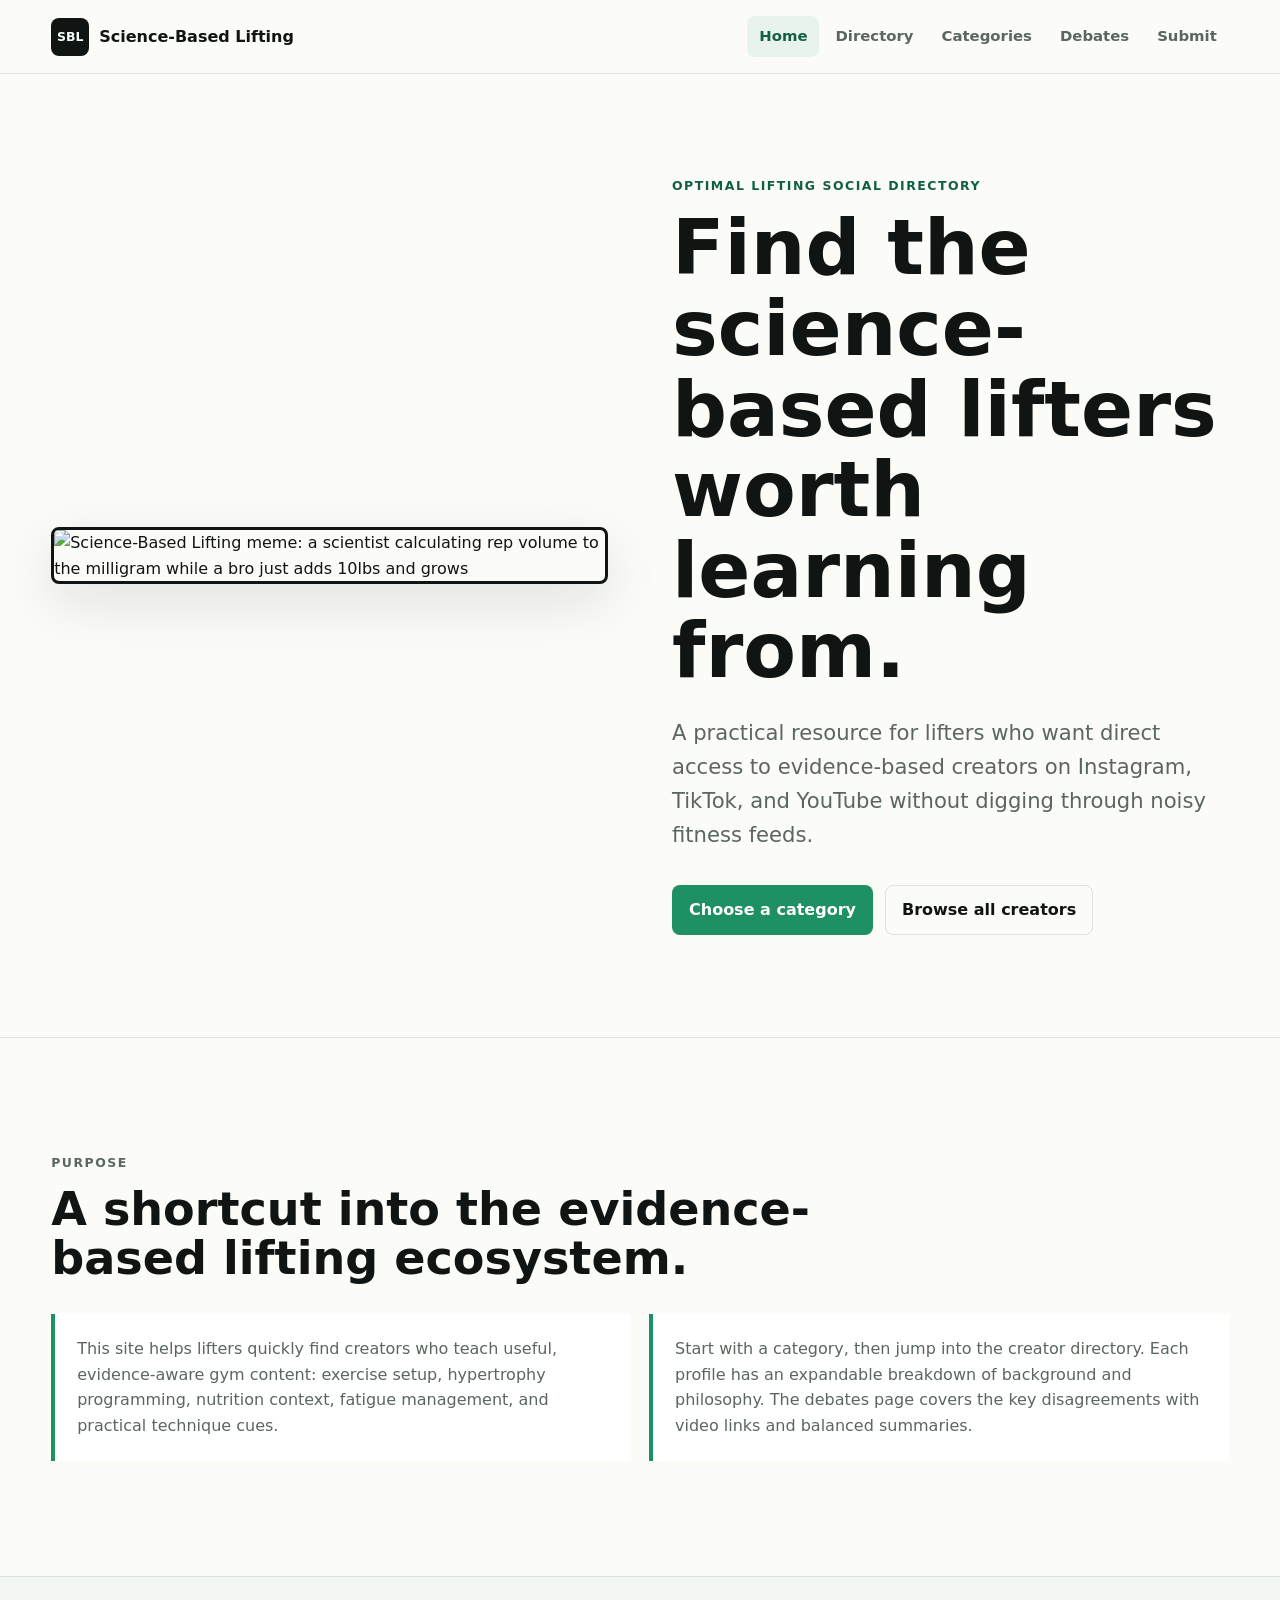
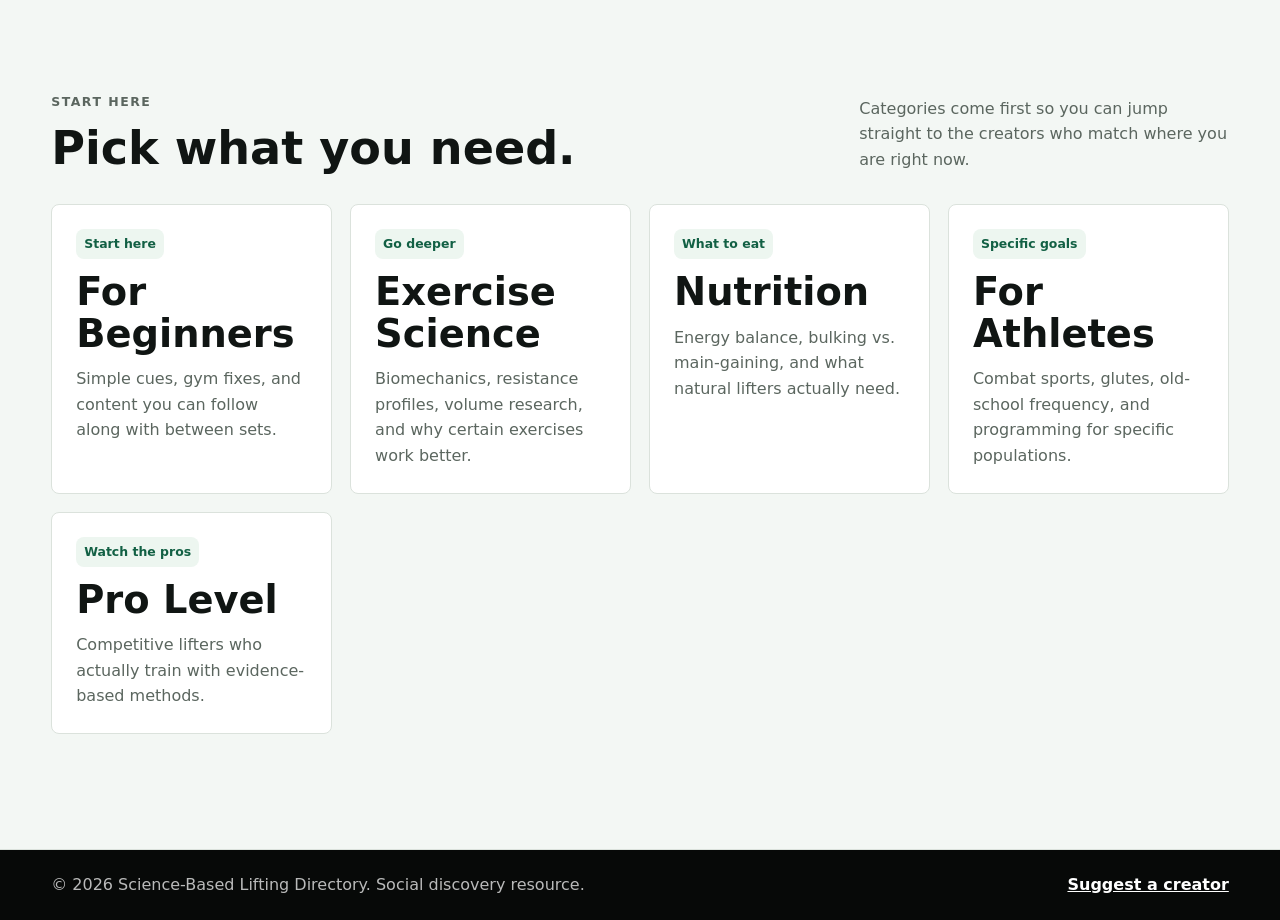
==== index.html @ 871f3a13 "Add files via upload" ====
<!DOCTYPE html>
<html lang="en">
<head>
  <meta charset="UTF-8">
  <meta name="viewport" content="width=device-width, initial-scale=1">
  <title>Science-Based Lifting Directory</title>
  <meta name="description" content="A social directory for evidence-based lifting creators, organized by training category and content style.">
  <meta name="theme-color" content="#101513">
  <meta property="og:title" content="Science-Based Lifting Directory">
  <meta property="og:description" content="Find evidence-based lifting creators by category, content style, and social platform.">
  <meta property="og:type" content="website">
  <link rel="stylesheet" href="styles.css?v=2">
</head>
<body>
  <a class="skip-link" href="#main">Skip to content</a>

  <header class="site-header">
    <a class="brand" href="index.html" aria-label="Science-Based Lifting Directory home">
      <span class="brand-mark" aria-hidden="true">SBL</span>
      <span>Science-Based Lifting</span>
    </a>
    <nav class="site-nav" aria-label="Main navigation">
      <a class="is-active" href="index.html">Home</a>
      <a href="directory.html">Directory</a>
      <a href="categories.html">Categories</a>
      <a href="debates.html">Debates</a>
      <a href="submit.html">Submit</a>
    </nav>
  </header>

  <main id="main">
    <section class="hero section-band">
      <div class="hero-visual">
        <img class="hero-meme" src="assets/images/hero-meme.jpeg" alt="Science-Based Lifting meme: a scientist calculating rep volume to the milligram while a bro just adds 10lbs and grows">
      </div>

      <div class="hero-copy">
        <p class="eyebrow">Optimal lifting social directory</p>
        <h1>Find the science-based lifters worth learning from.</h1>
        <p class="hero-text">A practical resource for lifters who want direct access to evidence-based creators on Instagram, TikTok, and YouTube without digging through noisy fitness feeds.</p>
        <div class="hero-actions">
          <a class="button button-primary" href="categories.html">Choose a category</a>
          <a class="button button-secondary" href="directory.html">Browse all creators</a>
        </div>
      </div>
    </section>

    <section class="content-section intro">
      <div class="section-heading">
        <p class="eyebrow">Purpose</p>
        <h2>A shortcut into the evidence-based lifting ecosystem.</h2>
      </div>
      <div class="intro-grid">
        <p>This site helps lifters quickly find creators who teach useful, evidence-aware gym content: exercise setup, hypertrophy programming, nutrition context, fatigue management, and practical technique cues.</p>
        <p>Start with a category, then jump into the creator directory. Each profile has an expandable breakdown of background and philosophy. The debates page covers the key disagreements with video links and balanced summaries.</p>
      </div>
    </section>

    <section class="content-section category-section">
      <div class="section-heading section-heading-wide">
        <div>
          <p class="eyebrow">Start here</p>
          <h2>Pick what you need.</h2>
        </div>
        <p>Categories come first so you can jump straight to the creators who match where you are right now.</p>
      </div>
      <div class="category-grid">
        <a class="category-card" href="directory.html#beginners">
          <span class="topic-tag">Start here</span>
          <h3>For Beginners</h3>
          <p>Simple cues, gym fixes, and content you can follow along with between sets.</p>
        </a>
        <a class="category-card" href="directory.html#exercise-science">
          <span class="topic-tag">Go deeper</span>
          <h3>Exercise Science</h3>
          <p>Biomechanics, resistance profiles, volume research, and why certain exercises work better.</p>
        </a>
        <a class="category-card" href="directory.html#nutrition">
          <span class="topic-tag">What to eat</span>
          <h3>Nutrition</h3>
          <p>Energy balance, bulking vs. main-gaining, and what natural lifters actually need.</p>
        </a>
        <a class="category-card" href="directory.html#athletes">
          <span class="topic-tag">Specific goals</span>
          <h3>For Athletes</h3>
          <p>Combat sports, glutes, old-school frequency, and programming for specific populations.</p>
        </a>
        <a class="category-card" href="directory.html#pro-level">
          <span class="topic-tag">Watch the pros</span>
          <h3>Pro Level</h3>
          <p>Competitive lifters who actually train with evidence-based methods.</p>
        </a>
      </div>
    </section>
  </main>

  <footer class="site-footer">
    <p>&copy; 2026 Science-Based Lifting Directory. Social discovery resource.</p>
    <a href="submit.html">Suggest a creator</a>
  </footer>
</body>
</html>
---- styles.css ----
:root {
  color-scheme: light;
  --ink: #101513;
  --muted: #5b665f;
  --paper: #fbfbf7;
  --surface: #ffffff;
  --line: #dbe2dc;
  --green: #1f8f64;
  --green-dark: #126044;
  --coral: #d75b45;
  --blue: #2e6f9f;
  --yellow: #e2b84b;
  --shadow: 0 18px 55px rgba(16, 21, 19, 0.11);
  --radius: 8px;
  --header-height: 74px;
}

* {
  box-sizing: border-box;
}

html {
  scroll-behavior: smooth;
  scroll-padding-top: calc(var(--header-height) + 24px);
}

body {
  margin: 0;
  background: var(--paper);
  color: var(--ink);
  font-family: Inter, ui-sans-serif, system-ui, -apple-system, BlinkMacSystemFont, "Segoe UI", sans-serif;
  line-height: 1.6;
}

a {
  color: inherit;
}

a:focus-visible,
button:focus-visible,
summary:focus-visible {
  outline: 3px solid rgba(31, 143, 100, 0.45);
  outline-offset: 4px;
}

.skip-link {
  position: fixed;
  left: 16px;
  top: 12px;
  z-index: 20;
  transform: translateY(-160%);
  background: var(--ink);
  color: #fff;
  padding: 10px 14px;
  border-radius: var(--radius);
  text-decoration: none;
}

.skip-link:focus {
  transform: translateY(0);
}

.site-header {
  position: fixed;
  top: 0;
  left: 0;
  right: 0;
  z-index: 10;
  min-height: var(--header-height);
  display: flex;
  align-items: center;
  justify-content: space-between;
  gap: 24px;
  padding: 14px clamp(18px, 4vw, 56px);
  background: rgba(251, 251, 247, 0.88);
  border-bottom: 1px solid rgba(219, 226, 220, 0.86);
  backdrop-filter: blur(18px);
}

.brand {
  display: inline-flex;
  align-items: center;
  gap: 10px;
  min-width: max-content;
  font-weight: 780;
  text-decoration: none;
  letter-spacing: 0;
}

.brand-mark {
  display: grid;
  place-items: center;
  width: 38px;
  height: 38px;
  border-radius: var(--radius);
  background: var(--ink);
  color: #f5fff9;
  font-size: 0.78rem;
  letter-spacing: 0;
}

.site-nav {
  display: flex;
  align-items: center;
  gap: 4px;
  overflow-x: auto;
  scrollbar-width: none;
}

.site-nav::-webkit-scrollbar {
  display: none;
}

.site-nav a {
  flex: 0 0 auto;
  border-radius: var(--radius);
  padding: 9px 12px;
  color: var(--muted);
  font-size: 0.93rem;
  font-weight: 720;
  text-decoration: none;
}

.site-nav a:hover,
.site-nav a.is-active {
  background: #e9f3ed;
  color: var(--green-dark);
}

main {
  padding-top: var(--header-height);
}

.section-band,
.content-section,
.page-hero,
.directory-section,
.contact-section {
  padding-inline: clamp(18px, 4vw, 56px);
}

.hero {
  min-height: calc(100svh - var(--header-height));
  display: grid;
  grid-template-columns: 1fr minmax(0, 1fr);
  align-items: center;
  gap: clamp(28px, 5vw, 72px);
  padding-block: clamp(54px, 8vw, 104px);
  border-bottom: 1px solid var(--line);
}

.hero-copy {
  max-width: 850px;
}

.eyebrow {
  margin: 0 0 12px;
  color: var(--green-dark);
  font-size: 0.78rem;
  font-weight: 800;
  letter-spacing: 0.12em;
  text-transform: uppercase;
}

h1,
h2,
h3,
p {
  overflow-wrap: break-word;
}

h1,
h2,
h3 {
  margin: 0;
  line-height: 1.05;
  letter-spacing: 0;
}

h1 {
  max-width: 920px;
  font-size: clamp(2.75rem, 6vw, 6.25rem);
}

h2 {
  font-size: clamp(2rem, 3.6vw, 4rem);
}

h3 {
  font-size: 1.16rem;
}

.hero-text {
  max-width: 670px;
  margin: 24px 0 0;
  color: var(--muted);
  font-size: clamp(1.05rem, 1.7vw, 1.32rem);
}

.hero-actions {
  display: flex;
  flex-wrap: wrap;
  gap: 12px;
  margin-top: 34px;
}

.button {
  display: inline-flex;
  align-items: center;
  justify-content: center;
  min-height: 46px;
  border: 1px solid transparent;
  border-radius: var(--radius);
  padding: 11px 16px;
  font-weight: 800;
  text-decoration: none;
}

.button-primary {
  background: var(--green);
  color: #fff;
}

.button-primary:hover {
  background: var(--green-dark);
}

.button-secondary {
  background: transparent;
  border-color: var(--line);
  color: var(--ink);
}

.button-secondary:hover {
  border-color: var(--green);
}

.hero-visual {
  border-radius: var(--radius);
  overflow: hidden;
  box-shadow: var(--shadow);
  border: 3px solid var(--ink);
  max-width: 560px;
}

.hero-meme {
  display: block;
  width: 100%;
  height: auto;
}

.content-section {
  padding-block: clamp(64px, 9vw, 124px);
  border-bottom: 1px solid var(--line);
}

.page-hero {
  padding-block: clamp(56px, 8vw, 104px) clamp(32px, 6vw, 72px);
  border-bottom: 1px solid var(--line);
}

.page-hero h1 {
  max-width: 980px;
  font-size: clamp(2.65rem, 5.4vw, 5.75rem);
}

.page-hero p:last-child {
  max-width: 760px;
  margin: 22px 0 0;
  color: var(--muted);
  font-size: clamp(1.03rem, 1.55vw, 1.24rem);
}

.directory-section {
  padding-block: clamp(58px, 8vw, 104px);
  border-bottom: 1px solid var(--line);
}

.directory-section:nth-of-type(odd) {
  background: #f3f7f4;
}

.section-heading {
  max-width: 760px;
  margin-bottom: 32px;
}

.section-heading p,
.intro-grid p,
.contact-section p {
  color: var(--muted);
}

.section-heading-wide {
  max-width: none;
  display: grid;
  grid-template-columns: minmax(0, 0.95fr) minmax(240px, 0.45fr);
  gap: 28px;
  align-items: end;
}

.section-heading-wide > p {
  margin: 0;
}

.intro-grid,
.category-grid,
.insight-grid {
  display: grid;
  grid-template-columns: repeat(2, minmax(0, 1fr));
  gap: 18px;
}

.intro-grid p {
  margin: 0;
  padding: 22px;
  border-left: 4px solid var(--green);
  background: var(--surface);
}

.creator-grid {
  display: grid;
  grid-template-columns: repeat(auto-fit, minmax(280px, 1fr));
  gap: 18px;
}

.creator-card {
  display: grid;
  grid-template-rows: auto 1fr;
  min-height: 100%;
  border: 1px solid var(--line);
  border-radius: var(--radius);
  background: var(--surface);
  overflow: hidden;
  transition: transform 180ms ease, box-shadow 180ms ease, border-color 180ms ease;
}

.creator-card:hover {
  transform: translateY(-3px);
  border-color: rgba(31, 143, 100, 0.4);
  box-shadow: 0 18px 40px rgba(16, 21, 19, 0.08);
}

.portrait {
  position: relative;
  aspect-ratio: 4 / 3;
  margin: 0;
  background: #dde6df;
  overflow: hidden;
}

.portrait img {
  display: block;
  width: 100%;
  height: 100%;
  object-fit: cover;
  object-position: center;
  transition: transform 220ms ease;
}

.creator-card:hover .portrait img {
  transform: scale(1.035);
}

.portrait.placeholder {
  display: grid;
  place-items: center;
  color: #fff;
  font-weight: 900;
  font-size: clamp(2.15rem, 5vw, 4rem);
  background:
    linear-gradient(135deg, rgba(255, 255, 255, 0.16), transparent 42%),
    #34414a;
}

.portrait.placeholder span {
  display: grid;
  place-items: center;
  width: 96px;
  height: 96px;
  border: 1px solid rgba(255, 255, 255, 0.46);
  border-radius: 50%;
  background: rgba(255, 255, 255, 0.14);
}

.card-body {
  display: flex;
  flex-direction: column;
  gap: 12px;
  padding: 20px;
}

.card-body p {
  margin: 0;
  color: var(--muted);
}

.specialty {
  color: var(--green-dark) !important;
  font-size: 0.78rem;
  font-weight: 800;
  letter-spacing: 0.08em;
  text-transform: uppercase;
}

details {
  margin-top: auto;
  padding-top: 8px;
  border-top: 1px solid var(--line);
}

summary {
  width: fit-content;
  cursor: pointer;
  color: var(--ink);
  font-weight: 800;
}

details p {
  margin-top: 10px !important;
}

details a {
  color: var(--green-dark);
  font-weight: 800;
}

.profile-links {
  display: flex;
  flex-wrap: wrap;
  gap: 8px;
  margin-top: 2px;
}

.profile-links a {
  display: inline-flex;
  align-items: center;
  justify-content: center;
  min-height: 34px;
  border: 1px solid rgba(31, 143, 100, 0.24);
  border-radius: var(--radius);
  padding: 7px 10px;
  background: #edf6f0;
  color: var(--green-dark);
  font-size: 0.86rem;
  font-weight: 850;
  text-decoration: none;
}

.profile-links a:hover {
  border-color: var(--green);
  background: #dff0e6;
}

.category-section {
  background: #f3f7f4;
}

.category-grid article,
.insight-grid article,
.category-card,
.submit-panel > div {
  border: 1px solid var(--line);
  border-radius: var(--radius);
  background: var(--surface);
  padding: 24px;
}

.check-list {
  display: grid;
  gap: 10px;
  margin: 18px 0 0;
  padding: 0;
  list-style: none;
}

.check-list li {
  position: relative;
  padding-left: 26px;
  color: var(--muted);
}

.check-list li::before {
  position: absolute;
  left: 0;
  top: 0.38em;
  width: 8px;
  height: 13px;
  content: "";
  border-right: 3px solid var(--green);
  border-bottom: 3px solid var(--green);
  transform: rotate(42deg);
}

.category-grid {
  grid-template-columns: repeat(auto-fit, minmax(250px, 1fr));
}

.category-grid-large {
  grid-template-columns: repeat(auto-fit, minmax(min(100%, 360px), 1fr));
}

.insight-grid {
  grid-template-columns: repeat(4, minmax(0, 1fr));
}

.category-grid article,
.insight-grid article,
.category-card {
  display: grid;
  gap: 12px;
  align-content: start;
}

.category-card {
  min-height: 100%;
  color: inherit;
  text-decoration: none;
  transition: transform 180ms ease, box-shadow 180ms ease, border-color 180ms ease;
}

.category-card:hover {
  transform: translateY(-3px);
  border-color: rgba(31, 143, 100, 0.4);
  box-shadow: 0 18px 40px rgba(16, 21, 19, 0.08);
}

.category-card h2,
.category-card h3 {
  line-height: 1.08;
  max-width: 14ch;
  font-size: clamp(2rem, 3vw, 3.25rem);
}

.category-card strong {
  display: block;
  color: var(--green-dark);
  font-size: 0.94rem;
  line-height: 1.45;
}

.category-grid p,
.insight-grid p {
  margin: 0;
  color: var(--muted);
}

.topic-tag {
  width: fit-content;
  border-radius: var(--radius);
  padding: 5px 8px;
  background: #edf6f0;
  color: var(--green-dark);
  font-size: 0.78rem;
  font-weight: 850;
}

.category-jump {
  position: sticky;
  top: var(--header-height);
  z-index: 6;
  display: flex;
  gap: 8px;
  overflow-x: auto;
  padding: 12px clamp(18px, 4vw, 56px);
  background: rgba(251, 251, 247, 0.92);
  border-bottom: 1px solid var(--line);
  backdrop-filter: blur(16px);
}

.category-jump a {
  flex: 0 0 auto;
  border: 1px solid var(--line);
  border-radius: var(--radius);
  padding: 8px 10px;
  background: var(--surface);
  color: var(--green-dark);
  font-size: 0.9rem;
  font-weight: 820;
  text-decoration: none;
}

.category-jump a:hover {
  border-color: var(--green);
}

.clean-list {
  display: grid;
  gap: 10px;
  margin: 18px 0 0;
  padding-left: 20px;
  color: var(--muted);
}

.submit-panel {
  display: grid;
  grid-template-columns: repeat(2, minmax(0, 1fr));
  gap: 18px;
}

.submit-button {
  margin-top: 20px;
}

.contact-section {
  display: flex;
  align-items: center;
  justify-content: space-between;
  gap: 28px;
  padding-block: clamp(48px, 7vw, 86px);
  background: var(--ink);
  color: #fff;
}

.contact-section .eyebrow {
  color: #8ee2bc;
}

.contact-section h2 {
  max-width: 720px;
}

.contact-section p {
  max-width: 660px;
  margin: 18px 0 0;
  color: rgba(255, 255, 255, 0.76);
}

.site-footer {
  display: flex;
  align-items: center;
  justify-content: space-between;
  gap: 18px;
  padding: 22px clamp(18px, 4vw, 56px);
  background: #070908;
  color: rgba(255, 255, 255, 0.72);
}

.site-footer p {
  margin: 0;
}

.site-footer a {
  color: #fff;
  font-weight: 800;
}

.back-to-top {
  position: fixed;
  right: 18px;
  bottom: 18px;
  z-index: 9;
  display: grid;
  place-items: center;
  width: 44px;
  height: 44px;
  border: 0;
  border-radius: 50%;
  background: var(--green);
  color: #fff;
  font-size: 1.1rem;
  font-weight: 900;
  box-shadow: 0 12px 32px rgba(16, 21, 19, 0.18);
  cursor: pointer;
  opacity: 0;
  pointer-events: none;
  transform: translateY(10px);
  transition: opacity 180ms ease, transform 180ms ease;
}

.back-to-top.is-visible {
  opacity: 1;
  pointer-events: auto;
  transform: translateY(0);
}

.debate-list {
  display: grid;
  gap: 32px;
}

.debate-card {
  border: 1px solid var(--line);
  border-radius: var(--radius);
  background: var(--surface);
  padding: 32px;
  display: grid;
  gap: 16px;
}

.debate-card h2 {
  font-size: clamp(1.4rem, 2.4vw, 2rem);
}

.debate-sides {
  display: grid;
  grid-template-columns: repeat(2, minmax(0, 1fr));
  gap: 18px;
  margin-top: 8px;
}

.debate-side {
  border: 1px solid var(--line);
  border-radius: var(--radius);
  padding: 20px;
  background: #f3f7f4;
}

.debate-side h3 {
  font-size: 1.05rem;
  margin-bottom: 8px;
}

.debate-side h4 {
  margin: 14px 0 6px;
  font-size: 0.82rem;
  font-weight: 800;
  color: var(--green-dark);
  text-transform: uppercase;
  letter-spacing: 0.06em;
}

.debate-side ul {
  margin: 0;
  padding-left: 18px;
  color: var(--muted);
  line-height: 1.7;
}

.debate-side a {
  color: var(--green-dark);
  font-weight: 700;
}

.debate-side a:hover {
  color: var(--green);
}

.science-summary {
  border-top: 2px solid var(--green);
  padding-top: 18px;
  margin-top: 8px;
}

.science-summary h3 {
  color: var(--green-dark);
  font-size: 1rem;
  margin-bottom: 8px;
}

.science-summary p {
  color: var(--muted);
  margin: 0;
}

.narrative-block {
  margin-top: 48px;
  padding: 28px;
  border-left: 4px solid var(--green);
  background: var(--surface);
  border-radius: 0 var(--radius) var(--radius) 0;
}

.narrative-block h3 {
  margin-bottom: 12px;
  font-size: 1.1rem;
}

.narrative-block p {
  color: var(--muted);
  margin: 12px 0 0;
}

.narrative-block p:first-of-type {
  margin-top: 0;
}

@media (max-width: 980px) {
  :root {
    --header-height: 112px;
  }

  .site-header {
    align-items: flex-start;
    flex-direction: column;
    gap: 10px;
  }

  .site-nav {
    width: 100%;
    padding-bottom: 2px;
  }

  .hero,
  .section-heading-wide,
  .intro-grid,
  .category-grid,
  .insight-grid,
  .submit-panel,
  .debate-sides {
    grid-template-columns: 1fr;
  }

  .hero {
    min-height: auto;
  }

}

@media (max-width: 640px) {
  :root {
    --header-height: 118px;
  }

  .site-header {
    padding-inline: 14px;
  }

  .brand {
    max-width: 100%;
  }

  .brand > span:last-child {
    white-space: normal;
  }

  .site-nav a {
    padding-inline: 10px;
  }

  .hero-actions,
  .contact-section,
  .site-footer {
    align-items: stretch;
    flex-direction: column;
  }

  .button {
    width: 100%;
  }
}

@media (prefers-reduced-motion: reduce) {
  *,
  *::before,
  *::after {
    scroll-behavior: auto !important;
    transition-duration: 0.01ms !important;
    animation-duration: 0.01ms !important;
    animation-iteration-count: 1 !important;
  }
}
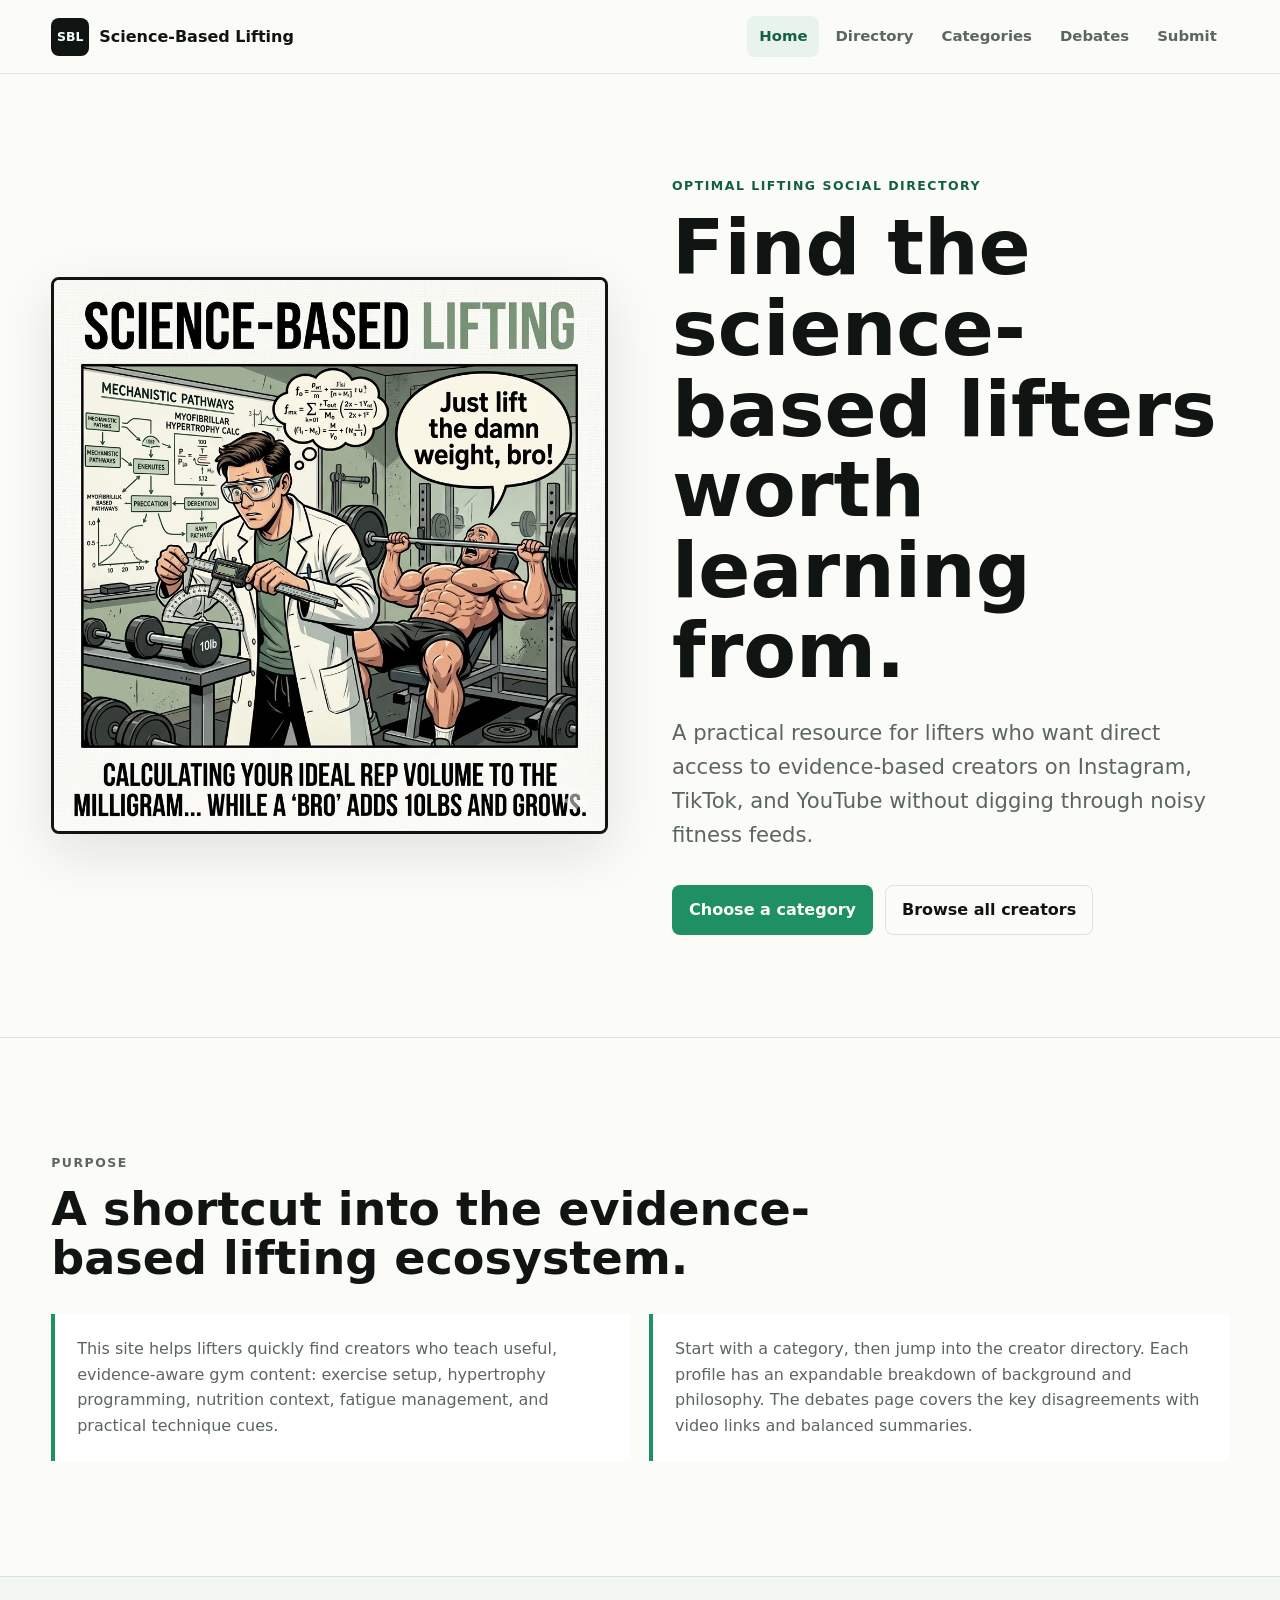
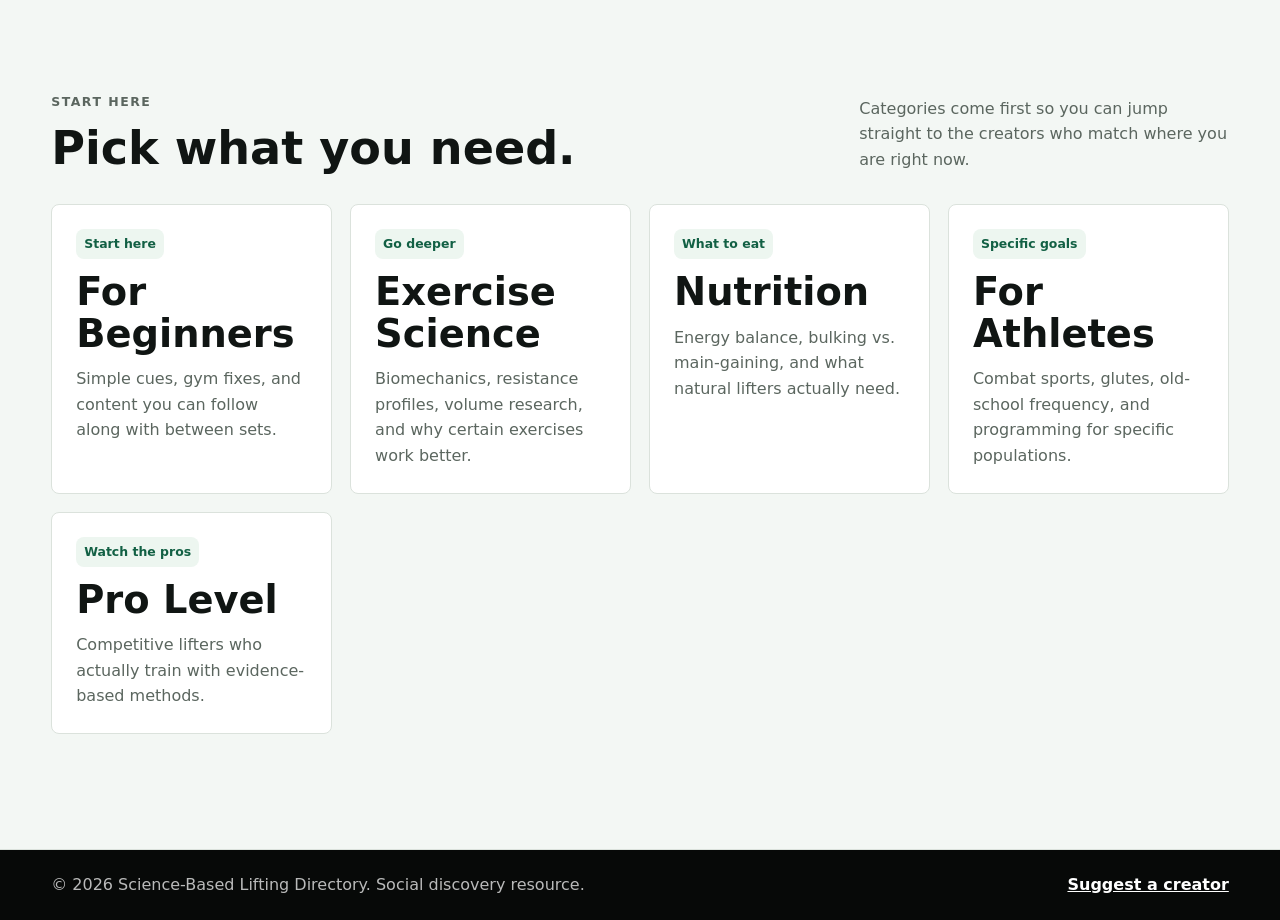
==== commit 4ffe08ca: "Move all files to repo root and update with latest site build Files were nested inside sbl/ subfolde" ====
--- a/index.html
+++ b/index.html
@@ -31,7 +31,7 @@
   <main id="main">
     <section class="hero section-band">
       <div class="hero-visual">
-        <img class="hero-meme" src="assets/images/hero-meme.jpeg" alt="Science-Based Lifting meme: a scientist calculating rep volume to the milligram while a bro just adds 10lbs and grows">
+        <img class="hero-meme" src="images/hero-meme.jpeg" alt="Science-Based Lifting meme: a scientist calculating rep volume to the milligram while a bro just adds 10lbs and grows">
       </div>
 
       <div class="hero-copy">
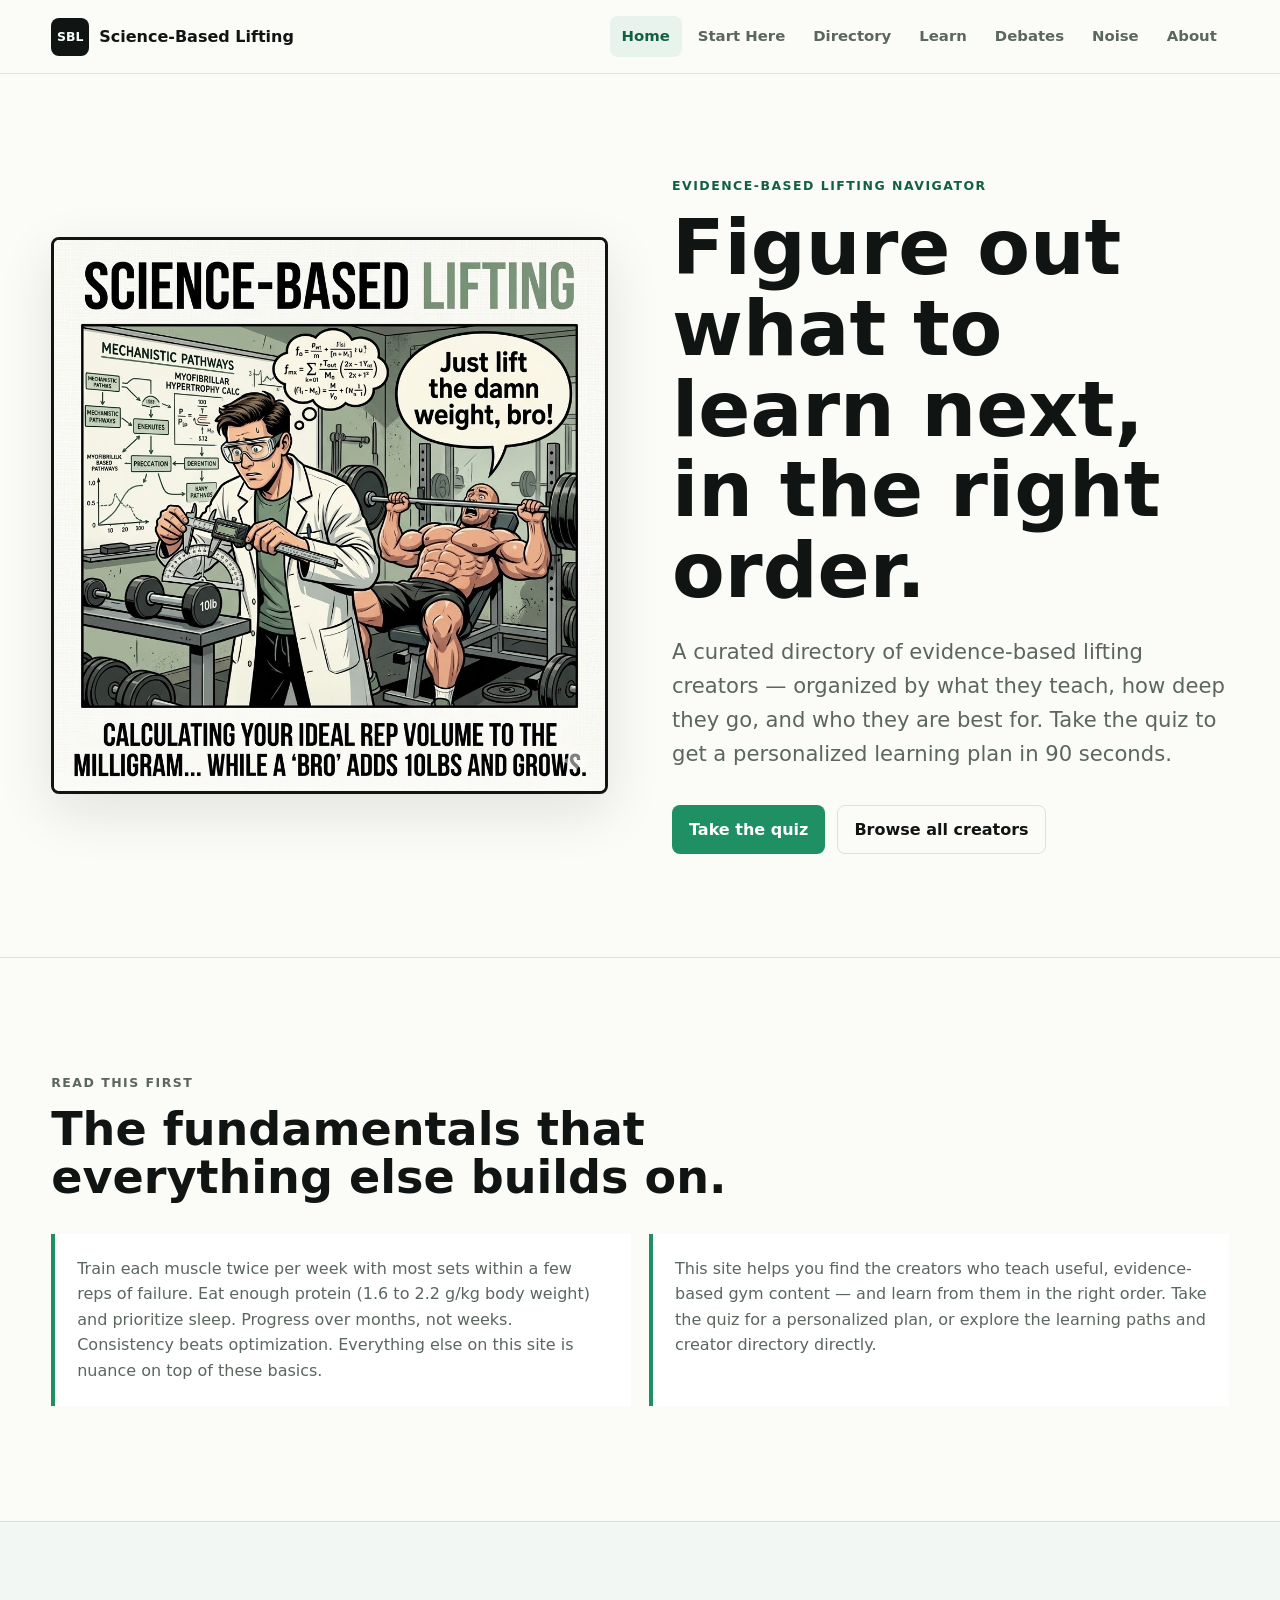
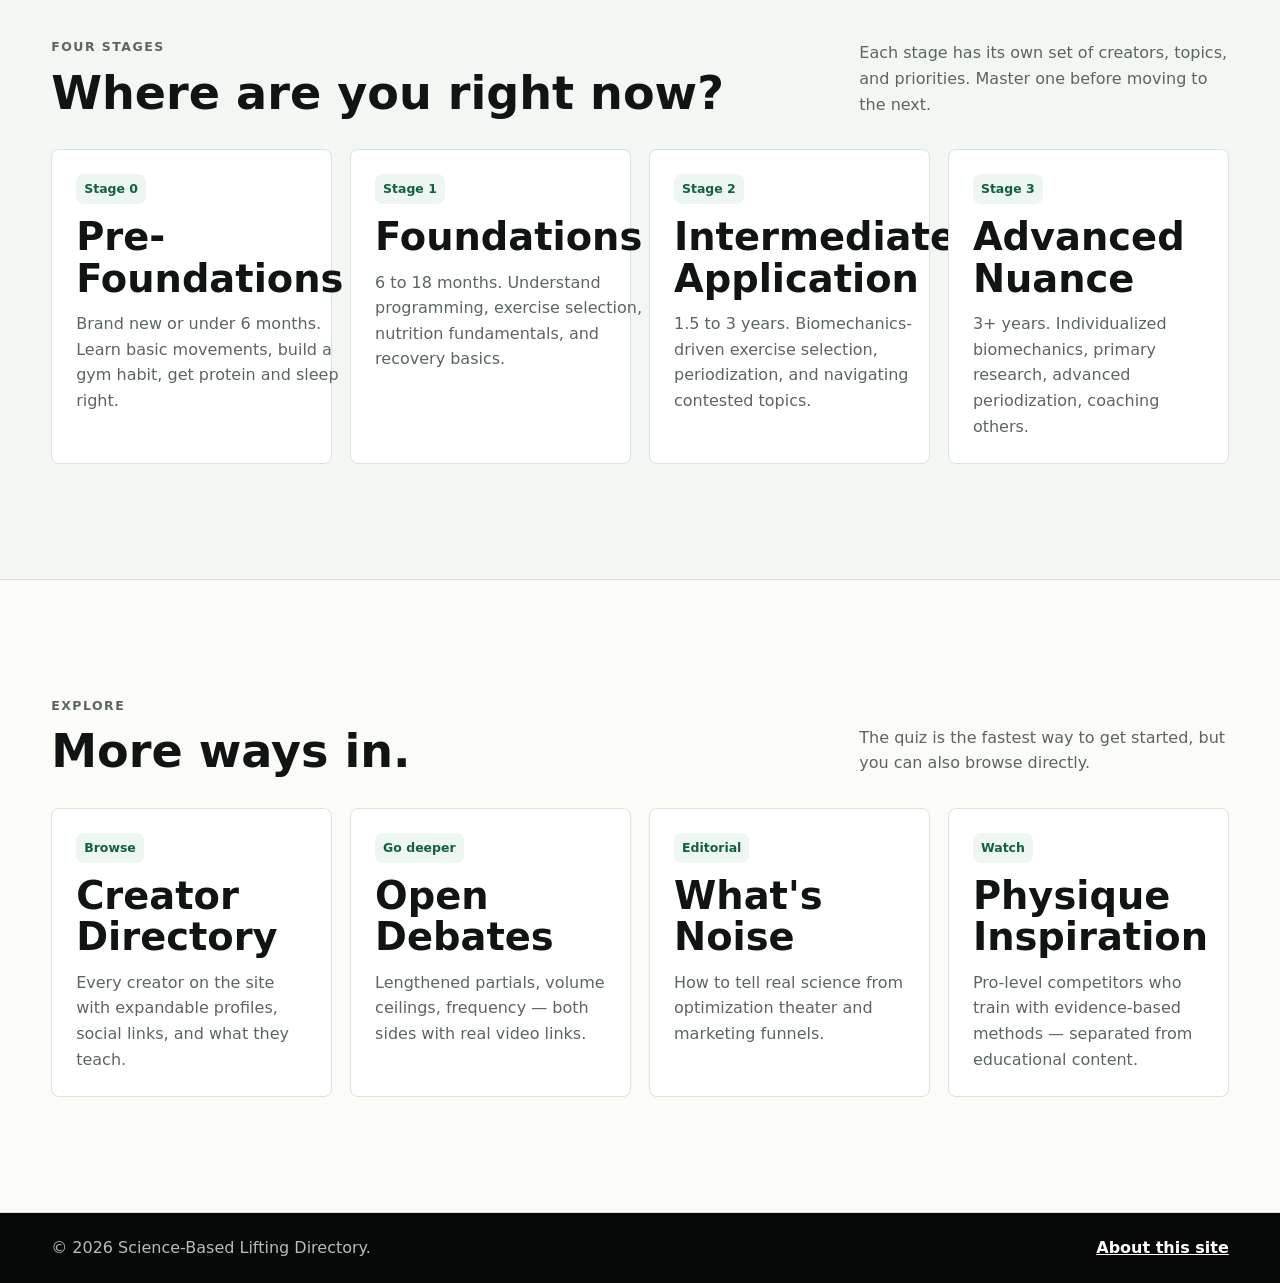
==== commit e602a643: "Transform directory into learning-navigation platform Add 6 new pages (start.html quiz, learn.html l" ====
--- a/index.html
+++ b/index.html
@@ -21,10 +21,12 @@
     </a>
     <nav class="site-nav" aria-label="Main navigation">
       <a class="is-active" href="index.html">Home</a>
+      <a href="start.html">Start Here</a>
       <a href="directory.html">Directory</a>
-      <a href="categories.html">Categories</a>
+      <a href="learn.html">Learn</a>
       <a href="debates.html">Debates</a>
-      <a href="submit.html">Submit</a>
+      <a href="noise.html">Noise</a>
+      <a href="about.html">About</a>
     </nav>
   </header>
 
@@ -35,11 +37,11 @@
       </div>
 
       <div class="hero-copy">
-        <p class="eyebrow">Optimal lifting social directory</p>
-        <h1>Find the science-based lifters worth learning from.</h1>
-        <p class="hero-text">A practical resource for lifters who want direct access to evidence-based creators on Instagram, TikTok, and YouTube without digging through noisy fitness feeds.</p>
+        <p class="eyebrow">Evidence-based lifting navigator</p>
+        <h1>Figure out what to learn next, in the right order.</h1>
+        <p class="hero-text">A curated directory of evidence-based lifting creators — organized by what they teach, how deep they go, and who they are best for. Take the quiz to get a personalized learning plan in 90 seconds.</p>
         <div class="hero-actions">
-          <a class="button button-primary" href="categories.html">Choose a category</a>
+          <a class="button button-primary" href="start.html">Take the quiz</a>
           <a class="button button-secondary" href="directory.html">Browse all creators</a>
         </div>
       </div>
@@ -47,56 +49,83 @@
 
     <section class="content-section intro">
       <div class="section-heading">
-        <p class="eyebrow">Purpose</p>
-        <h2>A shortcut into the evidence-based lifting ecosystem.</h2>
+        <p class="eyebrow">Read this first</p>
+        <h2>The fundamentals that everything else builds on.</h2>
       </div>
       <div class="intro-grid">
-        <p>This site helps lifters quickly find creators who teach useful, evidence-aware gym content: exercise setup, hypertrophy programming, nutrition context, fatigue management, and practical technique cues.</p>
-        <p>Start with a category, then jump into the creator directory. Each profile has an expandable breakdown of background and philosophy. The debates page covers the key disagreements with video links and balanced summaries.</p>
+        <p>Train each muscle twice per week with most sets within a few reps of failure. Eat enough protein (1.6 to 2.2 g/kg body weight) and prioritize sleep. Progress over months, not weeks. Consistency beats optimization. Everything else on this site is nuance on top of these basics.</p>
+        <p>This site helps you find the creators who teach useful, evidence-based gym content — and learn from them in the right order. Take the quiz for a personalized plan, or explore the learning paths and creator directory directly.</p>
       </div>
     </section>
 
     <section class="content-section category-section">
       <div class="section-heading section-heading-wide">
         <div>
-          <p class="eyebrow">Start here</p>
-          <h2>Pick what you need.</h2>
+          <p class="eyebrow">Four stages</p>
+          <h2>Where are you right now?</h2>
         </div>
-        <p>Categories come first so you can jump straight to the creators who match where you are right now.</p>
+        <p>Each stage has its own set of creators, topics, and priorities. Master one before moving to the next.</p>
       </div>
       <div class="category-grid">
-        <a class="category-card" href="directory.html#beginners">
-          <span class="topic-tag">Start here</span>
-          <h3>For Beginners</h3>
-          <p>Simple cues, gym fixes, and content you can follow along with between sets.</p>
+        <a class="category-card" href="learn.html">
+          <span class="topic-tag">Stage 0</span>
+          <h3>Pre-Foundations</h3>
+          <p>Brand new or under 6 months. Learn basic movements, build a gym habit, get protein and sleep right.</p>
         </a>
-        <a class="category-card" href="directory.html#exercise-science">
+        <a class="category-card" href="learn.html">
+          <span class="topic-tag">Stage 1</span>
+          <h3>Foundations</h3>
+          <p>6 to 18 months. Understand programming, exercise selection, nutrition fundamentals, and recovery basics.</p>
+        </a>
+        <a class="category-card" href="learn.html">
+          <span class="topic-tag">Stage 2</span>
+          <h3>Intermediate Application</h3>
+          <p>1.5 to 3 years. Biomechanics-driven exercise selection, periodization, and navigating contested topics.</p>
+        </a>
+        <a class="category-card" href="learn.html">
+          <span class="topic-tag">Stage 3</span>
+          <h3>Advanced Nuance</h3>
+          <p>3+ years. Individualized biomechanics, primary research, advanced periodization, coaching others.</p>
+        </a>
+      </div>
+    </section>
+
+    <section class="content-section">
+      <div class="section-heading section-heading-wide">
+        <div>
+          <p class="eyebrow">Explore</p>
+          <h2>More ways in.</h2>
+        </div>
+        <p>The quiz is the fastest way to get started, but you can also browse directly.</p>
+      </div>
+      <div class="category-grid">
+        <a class="category-card" href="directory.html">
+          <span class="topic-tag">Browse</span>
+          <h3>Creator Directory</h3>
+          <p>Every creator on the site with expandable profiles, social links, and what they teach.</p>
+        </a>
+        <a class="category-card" href="debates.html">
           <span class="topic-tag">Go deeper</span>
-          <h3>Exercise Science</h3>
-          <p>Biomechanics, resistance profiles, volume research, and why certain exercises work better.</p>
+          <h3>Open Debates</h3>
+          <p>Lengthened partials, volume ceilings, frequency — both sides with real video links.</p>
         </a>
-        <a class="category-card" href="directory.html#nutrition">
-          <span class="topic-tag">What to eat</span>
-          <h3>Nutrition</h3>
-          <p>Energy balance, bulking vs. main-gaining, and what natural lifters actually need.</p>
+        <a class="category-card" href="noise.html">
+          <span class="topic-tag">Editorial</span>
+          <h3>What's Noise</h3>
+          <p>How to tell real science from optimization theater and marketing funnels.</p>
         </a>
-        <a class="category-card" href="directory.html#athletes">
-          <span class="topic-tag">Specific goals</span>
-          <h3>For Athletes</h3>
-          <p>Combat sports, glutes, old-school frequency, and programming for specific populations.</p>
-        </a>
-        <a class="category-card" href="directory.html#pro-level">
-          <span class="topic-tag">Watch the pros</span>
-          <h3>Pro Level</h3>
-          <p>Competitive lifters who actually train with evidence-based methods.</p>
+        <a class="category-card" href="inspiration.html">
+          <span class="topic-tag">Watch</span>
+          <h3>Physique Inspiration</h3>
+          <p>Pro-level competitors who train with evidence-based methods — separated from educational content.</p>
         </a>
       </div>
     </section>
   </main>
 
   <footer class="site-footer">
-    <p>&copy; 2026 Science-Based Lifting Directory. Social discovery resource.</p>
-    <a href="submit.html">Suggest a creator</a>
+    <p>&copy; 2026 Science-Based Lifting Directory.</p>
+    <a href="about.html">About this site</a>
   </footer>
 </body>
 </html>
--- a/styles.css
+++ b/styles.css
@@ -775,6 +775,86 @@
   margin-top: 0;
 }
 
+/* Quiz */
+.quiz-section { max-width: 720px; margin: 0 auto; padding-block: clamp(48px, 7vw, 86px); }
+.quiz-card { border: 1px solid var(--line); border-radius: var(--radius); background: var(--surface); padding: 36px; display: none; }
+.quiz-card.active { display: block; }
+.quiz-question { font-size: clamp(1.3rem, 2.4vw, 1.8rem); font-weight: 800; line-height: 1.2; margin-bottom: 24px; }
+.quiz-options { display: grid; gap: 10px; }
+.quiz-option { display: block; width: 100%; text-align: left; border: 2px solid var(--line); border-radius: var(--radius); padding: 16px 20px; background: var(--surface); color: var(--ink); font-size: 1rem; font-weight: 600; cursor: pointer; transition: border-color 150ms ease, background 150ms ease; }
+.quiz-option:hover { border-color: var(--green); background: #f0f8f3; }
+.quiz-option.selected { border-color: var(--green); background: #e4f2e8; }
+.quiz-multi .quiz-option.selected::before { content: "\2713  "; color: var(--green-dark); font-weight: 900; }
+.quiz-progress { display: flex; gap: 6px; margin-bottom: 24px; }
+.quiz-progress span { flex: 1; height: 4px; border-radius: 2px; background: var(--line); transition: background 200ms ease; }
+.quiz-progress span.done { background: var(--green); }
+.quiz-nav { display: flex; justify-content: space-between; gap: 12px; margin-top: 28px; }
+.quiz-result { display: none; }
+.quiz-result.active { display: block; }
+.result-section { margin-bottom: 36px; }
+.result-section h3 { margin-bottom: 12px; }
+.creator-rec { border: 1px solid var(--line); border-radius: var(--radius); padding: 20px; background: var(--surface); margin-bottom: 12px; }
+.creator-rec h4 { margin: 0 0 6px; font-size: 1.05rem; }
+.creator-rec p { margin: 0; color: var(--muted); font-size: 0.95rem; }
+.creator-rec .rec-reason { color: var(--green-dark); font-weight: 700; font-size: 0.85rem; margin-bottom: 8px; }
+.skip-list { list-style: none; padding: 0; margin: 0; display: grid; gap: 8px; }
+.skip-list li { padding: 12px 16px; border: 1px solid var(--line); border-radius: var(--radius); background: #faf8f0; color: var(--muted); font-size: 0.92rem; }
+
+/* Stage cards */
+.stage-grid { display: grid; grid-template-columns: repeat(auto-fit, minmax(240px, 1fr)); gap: 18px; }
+.stage-card { border: 1px solid var(--line); border-radius: var(--radius); background: var(--surface); padding: 28px; text-decoration: none; color: inherit; display: grid; gap: 12px; align-content: start; transition: transform 180ms ease, box-shadow 180ms ease, border-color 180ms ease; }
+.stage-card:hover { transform: translateY(-3px); border-color: rgba(31, 143, 100, 0.4); box-shadow: 0 18px 40px rgba(16, 21, 19, 0.08); }
+.stage-number { display: inline-flex; align-items: center; justify-content: center; width: 36px; height: 36px; border-radius: 50%; background: var(--green); color: #fff; font-weight: 900; font-size: 0.9rem; }
+.stage-card h3 { font-size: 1.3rem; }
+.stage-card ul { margin: 0; padding-left: 18px; color: var(--muted); font-size: 0.92rem; line-height: 1.6; }
+
+/* Pills */
+.pill { display: inline-flex; align-items: center; padding: 4px 10px; border-radius: 20px; font-size: 0.72rem; font-weight: 800; letter-spacing: 0.04em; text-transform: uppercase; }
+.pill-level { background: #e4f2e8; color: var(--green-dark); }
+.pill-domain { background: #e8eef8; color: var(--blue); }
+.pill-depth { background: #fef3e0; color: #9a6700; }
+.pill-tier { background: var(--ink); color: #fff; }
+.pill-tier-2 { background: var(--muted); color: #fff; }
+.pill-tier-3 { background: var(--line); color: var(--muted); }
+.pills { display: flex; flex-wrap: wrap; gap: 6px; margin-top: 4px; }
+
+/* Accuracy note */
+.accuracy-note { margin-top: 12px; padding: 14px 18px; border-left: 4px solid var(--yellow); background: #fef9ee; border-radius: 0 var(--radius) var(--radius) 0; font-size: 0.9rem; color: #6b5a1e; }
+.accuracy-note strong { display: block; margin-bottom: 4px; color: #4a3d0a; }
+
+/* Creator dossier extras */
+.teaches-list { display: grid; gap: 4px; margin: 8px 0; padding: 0; list-style: none; }
+.teaches-list li { padding-left: 18px; position: relative; color: var(--muted); font-size: 0.92rem; }
+.teaches-list li::before { content: "\2192"; position: absolute; left: 0; color: var(--green); font-weight: 900; }
+.pair-with { display: flex; flex-wrap: wrap; gap: 6px; margin-top: 8px; }
+.pair-with a { display: inline-flex; align-items: center; padding: 5px 10px; border: 1px solid var(--line); border-radius: 20px; font-size: 0.82rem; font-weight: 700; text-decoration: none; color: var(--muted); }
+.pair-with a:hover { border-color: var(--green); color: var(--green-dark); }
+.where-to-start { display: inline-flex; align-items: center; gap: 6px; margin-top: 8px; padding: 8px 14px; border: 2px solid var(--green); border-radius: var(--radius); background: #f0f8f3; color: var(--green-dark); font-size: 0.88rem; font-weight: 800; text-decoration: none; }
+.where-to-start:hover { background: #e0f0e5; }
+
+/* Prerequisite gate */
+.prereq-gate { max-width: 640px; margin: 0 auto; padding: 48px 36px; text-align: center; border: 2px solid var(--yellow); border-radius: var(--radius); background: #fef9ee; }
+.prereq-gate h2 { font-size: 1.6rem; margin-bottom: 16px; }
+.prereq-gate p { color: var(--muted); max-width: 480px; margin: 0 auto 24px; }
+.prereq-gate .gate-actions { display: flex; justify-content: center; gap: 12px; flex-wrap: wrap; }
+
+/* Inspiration lane */
+.inspiration-card { display: grid; grid-template-rows: auto 1fr; border: 1px solid var(--line); border-radius: var(--radius); background: var(--surface); overflow: hidden; opacity: 0.88; }
+.inspiration-card .card-body { display: flex; flex-direction: column; gap: 10px; padding: 18px; }
+.inspiration-label { display: inline-flex; align-items: center; gap: 5px; padding: 4px 10px; border-radius: 20px; background: #f5f0e0; color: #8a7530; font-size: 0.72rem; font-weight: 800; text-transform: uppercase; letter-spacing: 0.04em; }
+
+/* Noise page */
+.noise-card { border: 1px solid var(--line); border-radius: var(--radius); background: var(--surface); padding: 28px; margin-bottom: 18px; }
+.noise-card h3 { margin-bottom: 10px; }
+.noise-card p, .noise-card li { color: var(--muted); }
+.noise-card ul { padding-left: 18px; margin: 8px 0 0; }
+
+/* Read-this-first callout */
+.rtf-callout { padding: 28px; border: 2px solid var(--green); border-radius: var(--radius); background: #f0f8f3; margin-bottom: 32px; }
+.rtf-callout h2 { font-size: 1.4rem; margin-bottom: 12px; color: var(--green-dark); }
+.rtf-callout ul { margin: 0; padding-left: 18px; color: var(--muted); }
+.rtf-callout li { margin-bottom: 6px; }
+
 @media (max-width: 980px) {
   :root {
     --header-height: 112px;
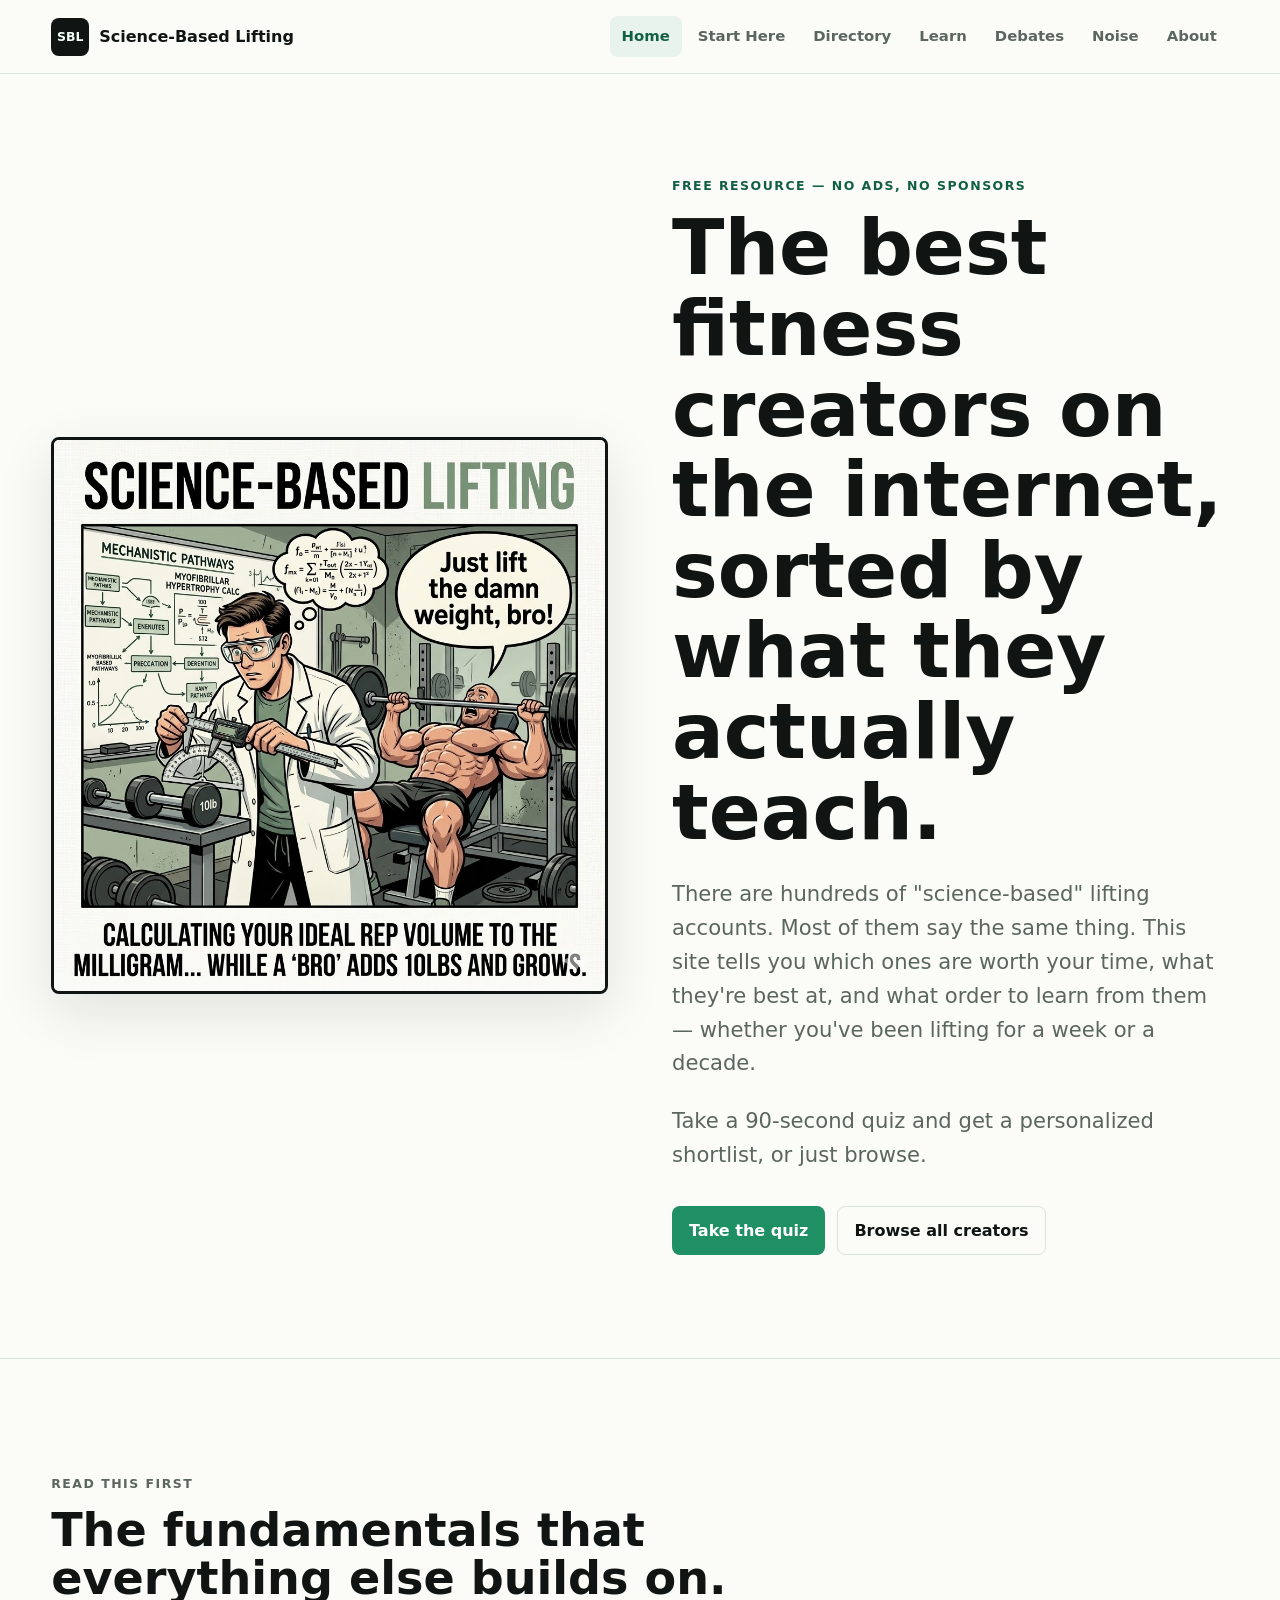
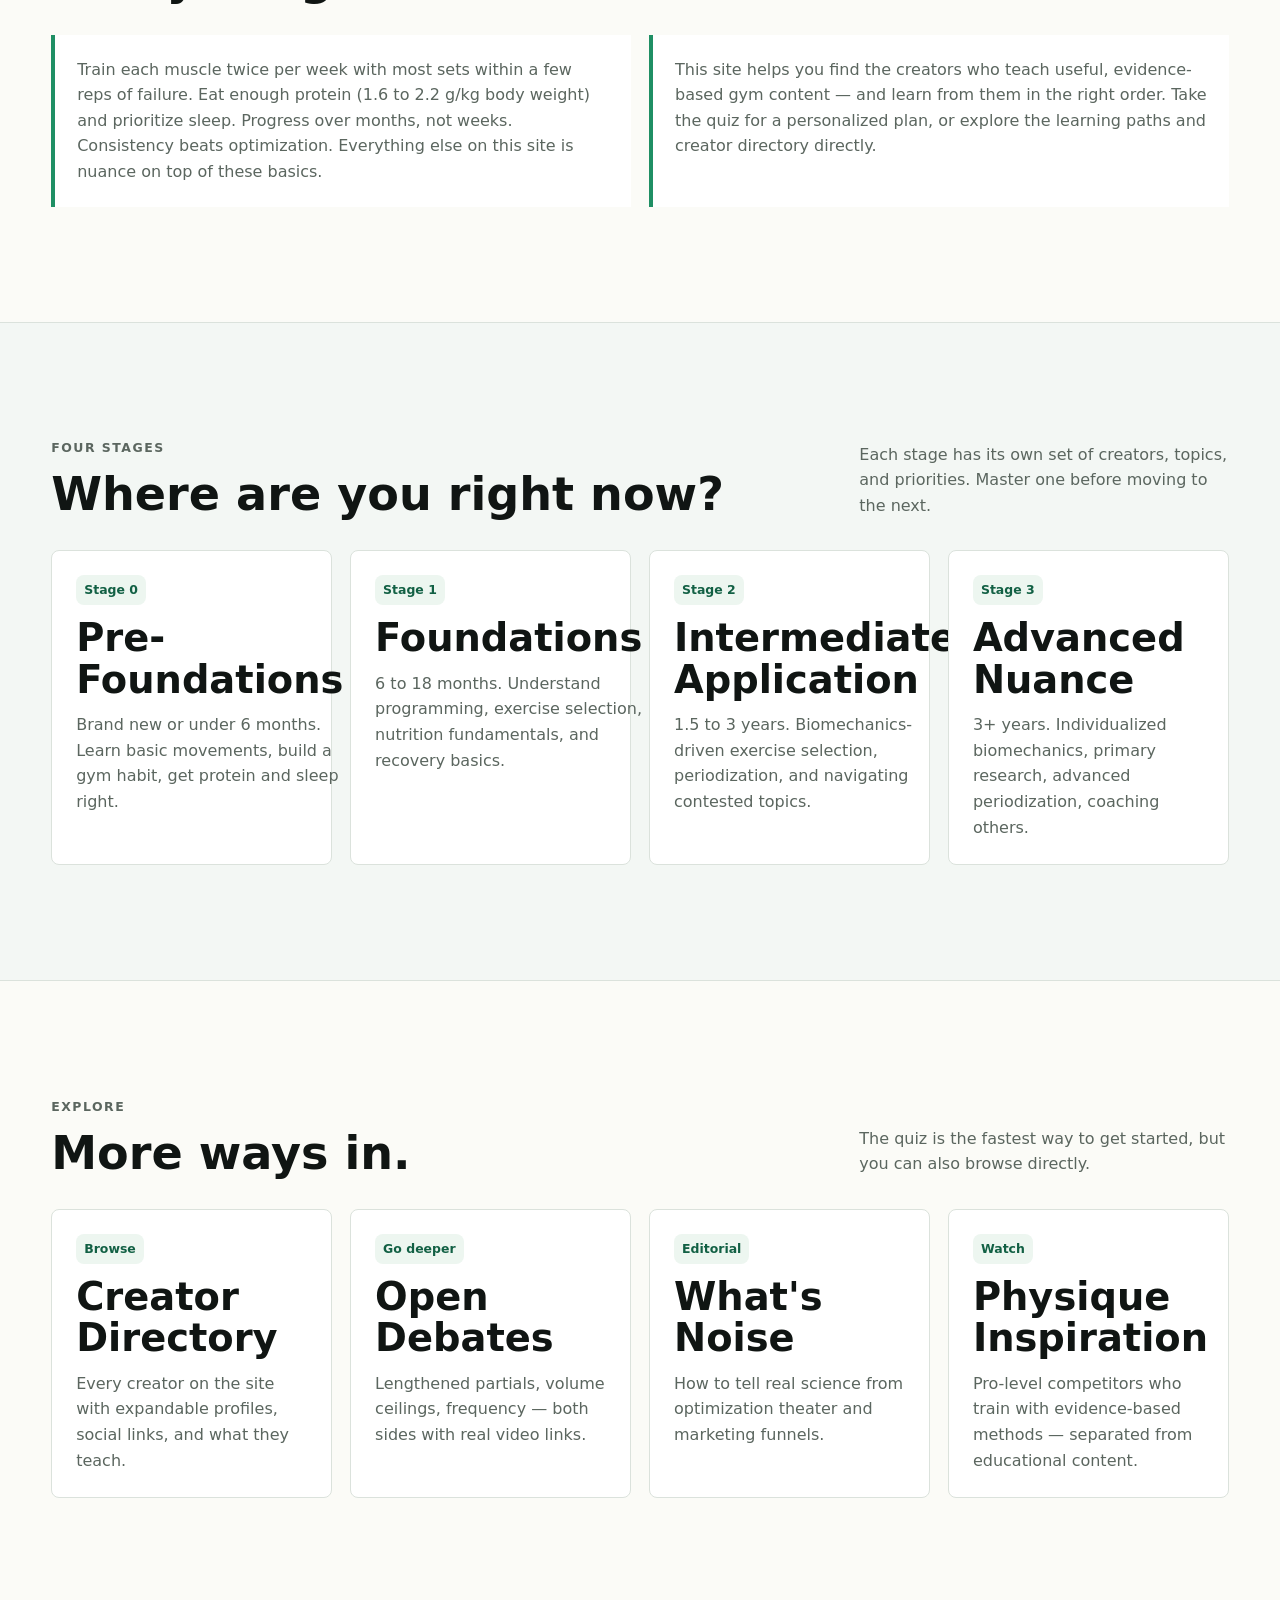
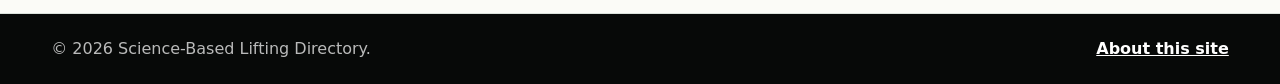
==== commit 34fe7ae2: "Restructure directory into knowledge-based categories Reorganize the entire site from arbitrary crea" ====
--- a/index.html
+++ b/index.html
@@ -37,9 +37,10 @@
       </div>
 
       <div class="hero-copy">
-        <p class="eyebrow">Evidence-based lifting navigator</p>
-        <h1>Figure out what to learn next, in the right order.</h1>
-        <p class="hero-text">A curated directory of evidence-based lifting creators — organized by what they teach, how deep they go, and who they are best for. Take the quiz to get a personalized learning plan in 90 seconds.</p>
+        <p class="eyebrow">Free resource — no ads, no sponsors</p>
+        <h1>The best fitness creators on the internet, sorted by what they actually teach.</h1>
+        <p class="hero-text">There are hundreds of "science-based" lifting accounts. Most of them say the same thing. This site tells you which ones are worth your time, what they're best at, and what order to learn from them — whether you've been lifting for a week or a decade.</p>
+        <p class="hero-text">Take a 90-second quiz and get a personalized shortlist, or just browse.</p>
         <div class="hero-actions">
           <a class="button button-primary" href="start.html">Take the quiz</a>
           <a class="button button-secondary" href="directory.html">Browse all creators</a>
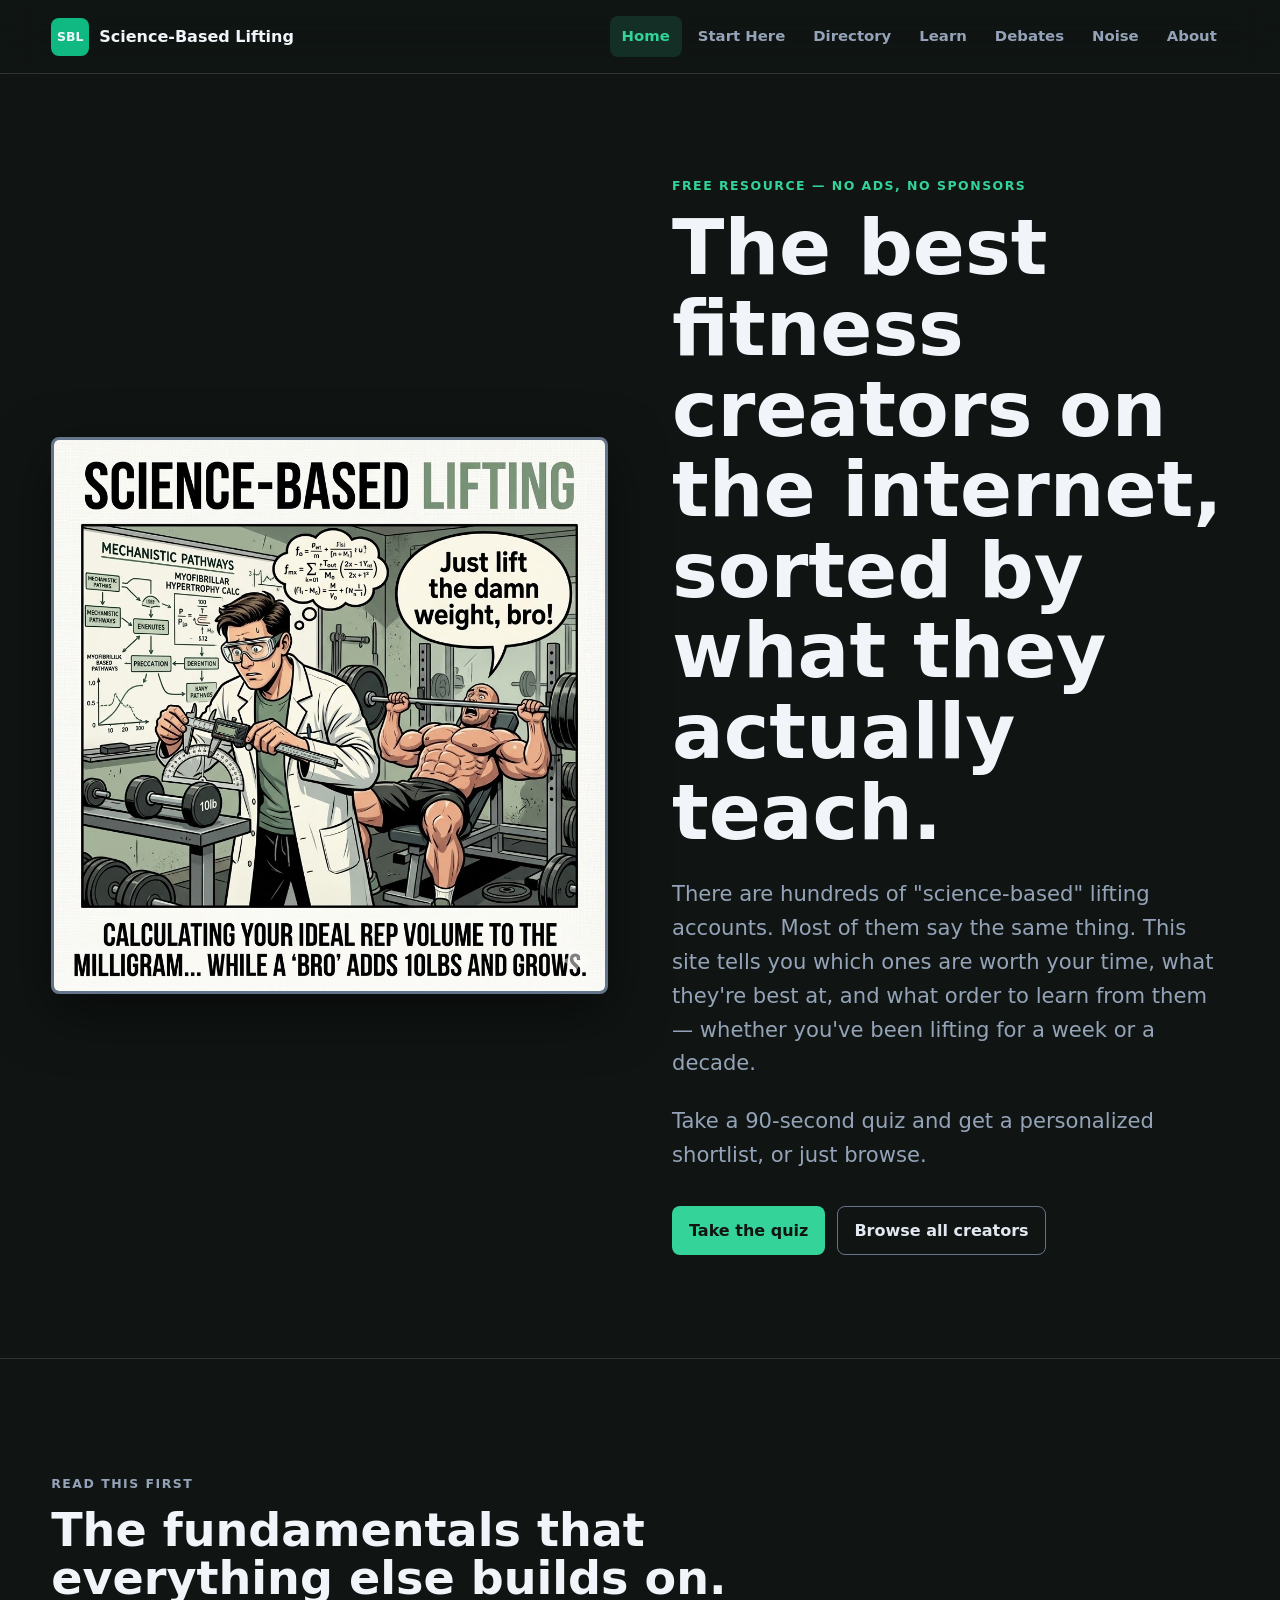
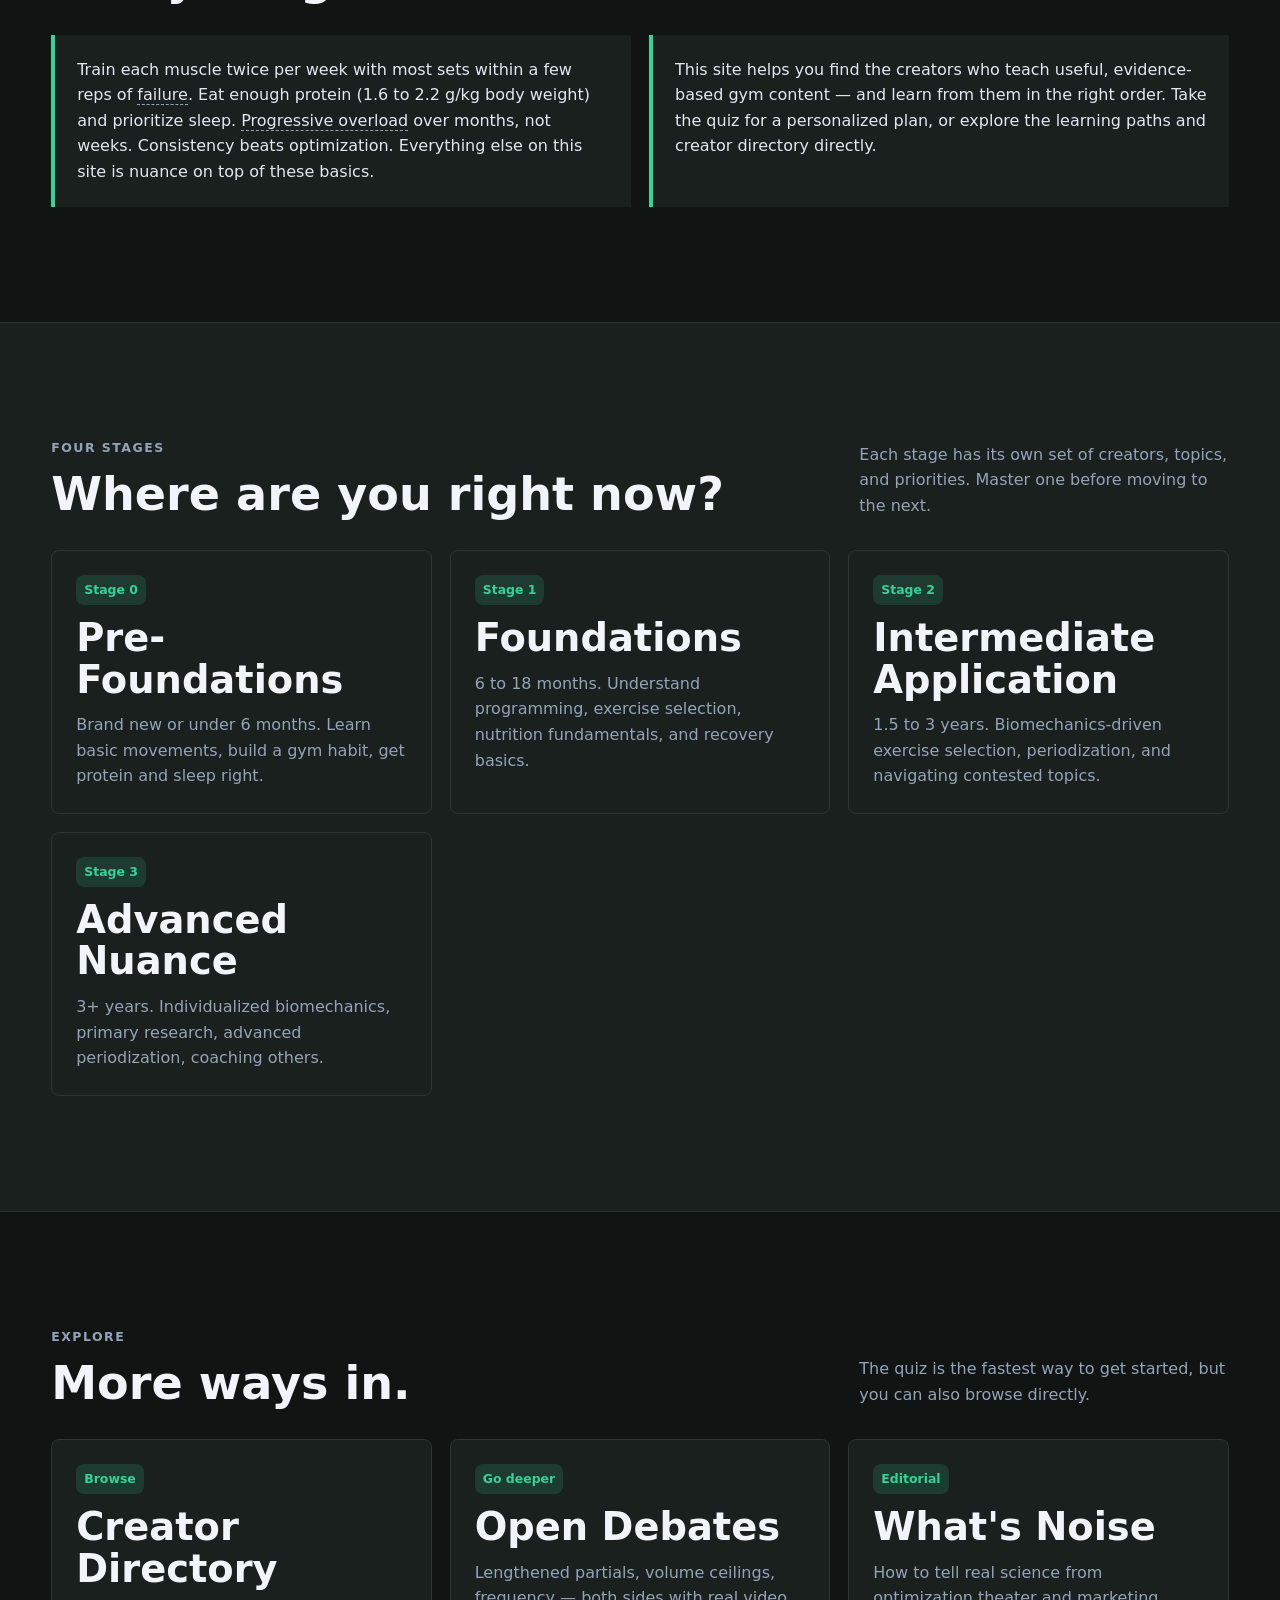
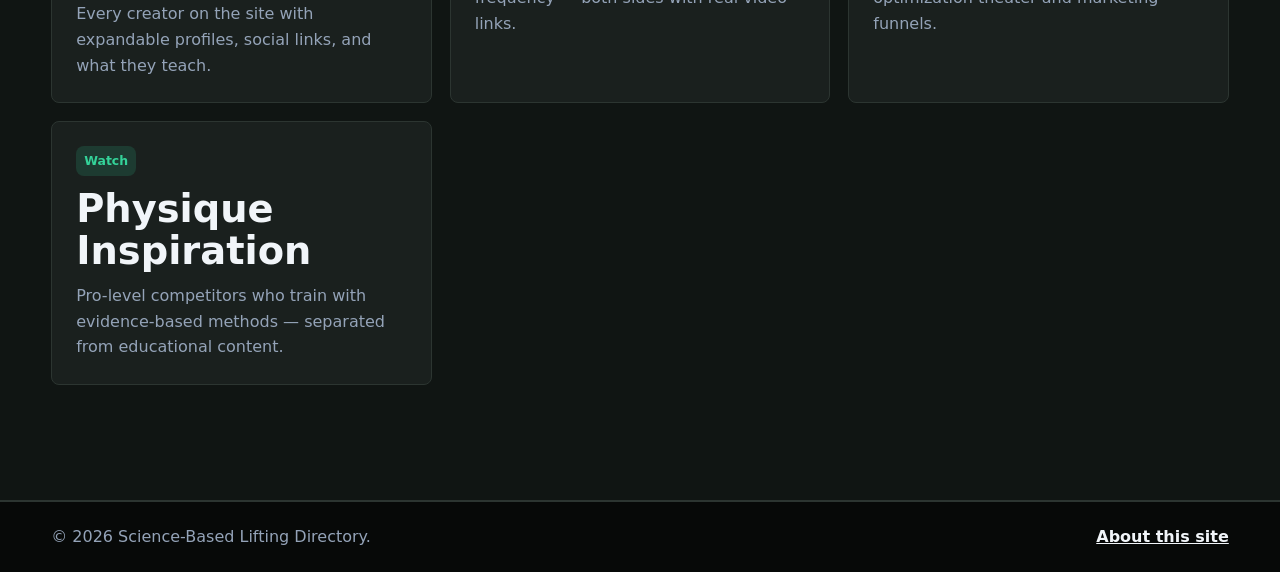
==== commit 4b29433b: "Dark-mode UI/UX overhaul — halation-suppressed palette + glossary tooltips + flagging protocol - Inv" ====
--- a/index.html
+++ b/index.html
@@ -54,7 +54,7 @@
         <h2>The fundamentals that everything else builds on.</h2>
       </div>
       <div class="intro-grid">
-        <p>Train each muscle twice per week with most sets within a few reps of failure. Eat enough protein (1.6 to 2.2 g/kg body weight) and prioritize sleep. Progress over months, not weeks. Consistency beats optimization. Everything else on this site is nuance on top of these basics.</p>
+        <p>Train each muscle twice per week with most sets within a few reps of <span class="gloss" data-term="failure">failure</span>. Eat enough protein (1.6 to 2.2 g/kg body weight) and prioritize sleep. <span class="gloss" data-term="progressive-overload">Progressive overload</span> over months, not weeks. Consistency beats optimization. Everything else on this site is nuance on top of these basics.</p>
         <p>This site helps you find the creators who teach useful, evidence-based gym content — and learn from them in the right order. Take the quiz for a personalized plan, or explore the learning paths and creator directory directly.</p>
       </div>
     </section>
@@ -128,5 +128,6 @@
     <p>&copy; 2026 Science-Based Lifting Directory.</p>
     <a href="about.html">About this site</a>
   </footer>
+  <script src="tooltips.js" defer></script>
 </body>
 </html>
--- a/styles.css
+++ b/styles.css
@@ -1,18 +1,26 @@
 :root {
-  color-scheme: light;
-  --ink: #101513;
-  --muted: #5b665f;
-  --paper: #fbfbf7;
-  --surface: #ffffff;
-  --line: #dbe2dc;
-  --green: #1f8f64;
-  --green-dark: #126044;
-  --coral: #d75b45;
-  --blue: #2e6f9f;
-  --yellow: #e2b84b;
-  --shadow: 0 18px 55px rgba(16, 21, 19, 0.11);
+  color-scheme: dark;
+  /* Core dark-mode palette — calibrated against #101513 to avoid astigmatism halation.
+     #FFFFFF is banned site-wide; all near-white tokens are Slate spectrum. */
+  --paper:       #101513;   /* primary background */
+  --surface:     #1A201E;   /* card / elevated surface */
+  --surface-2:   #232B28;   /* nested / hover surface */
+  --heading:     #F1F5F9;   /* Slate 100 — headings */
+  --ink:         #E2E8F0;   /* Slate 200 — body text */
+  --muted:       #94A3B8;   /* Slate 400 — metadata / pills */
+  --line:        #64748B;   /* Slate 500 — borders / dividers */
+  --line-soft:   #2C3531;   /* faint grid line / inner dividers */
+  --green:       #34D399;
+  --green-dark:  #10B981;
+  --coral:       #F87171;
+  --blue:        #60A5FA;
+  --yellow:      #FBBF24;
+  --shadow: 0 18px 55px rgba(0, 0, 0, 0.55);
   --radius: 8px;
   --header-height: 74px;
+
+  /* Allow keyword interpolation site-wide where the engine supports it. */
+  interpolate-size: allow-keywords;
 }
 
 * {
@@ -20,8 +28,9 @@
 }
 
 html {
-  scroll-behavior: smooth;
+  scroll-behavior: auto;
   scroll-padding-top: calc(var(--header-height) + 24px);
+  background: var(--paper);
 }
 
 body {
@@ -32,15 +41,14 @@
   line-height: 1.6;
 }
 
-a {
-  color: inherit;
-}
+a { color: inherit; }
 
 a:focus-visible,
 button:focus-visible,
-summary:focus-visible {
-  outline: 3px solid rgba(31, 143, 100, 0.45);
-  outline-offset: 4px;
+summary:focus-visible,
+.gloss:focus-visible {
+  outline: 2px solid var(--green);
+  outline-offset: 3px;
 }
 
 .skip-link {
@@ -49,16 +57,14 @@
   top: 12px;
   z-index: 20;
   transform: translateY(-160%);
-  background: var(--ink);
-  color: #fff;
+  background: var(--heading);
+  color: var(--paper);
   padding: 10px 14px;
   border-radius: var(--radius);
   text-decoration: none;
 }
 
-.skip-link:focus {
-  transform: translateY(0);
-}
+.skip-link:focus { transform: translateY(0); }
 
 .site-header {
   position: fixed;
@@ -72,8 +78,8 @@
   justify-content: space-between;
   gap: 24px;
   padding: 14px clamp(18px, 4vw, 56px);
-  background: rgba(251, 251, 247, 0.88);
-  border-bottom: 1px solid rgba(219, 226, 220, 0.86);
+  background: rgba(16, 21, 19, 0.86);
+  border-bottom: 1px solid var(--line-soft);
   backdrop-filter: blur(18px);
 }
 
@@ -84,6 +90,7 @@
   min-width: max-content;
   font-weight: 780;
   text-decoration: none;
+  color: var(--heading);
   letter-spacing: 0;
 }
 
@@ -93,8 +100,8 @@
   width: 38px;
   height: 38px;
   border-radius: var(--radius);
-  background: var(--ink);
-  color: #f5fff9;
+  background: var(--green-dark);
+  color: var(--heading);
   font-size: 0.78rem;
   letter-spacing: 0;
 }
@@ -107,9 +114,7 @@
   scrollbar-width: none;
 }
 
-.site-nav::-webkit-scrollbar {
-  display: none;
-}
+.site-nav::-webkit-scrollbar { display: none; }
 
 .site-nav a {
   flex: 0 0 auto;
@@ -119,17 +124,16 @@
   font-size: 0.93rem;
   font-weight: 720;
   text-decoration: none;
+  transition: background 150ms ease, color 150ms ease;
 }
 
 .site-nav a:hover,
 .site-nav a.is-active {
-  background: #e9f3ed;
-  color: var(--green-dark);
-}
-
-main {
-  padding-top: var(--header-height);
-}
+  background: rgba(52, 211, 153, 0.14);
+  color: var(--green);
+}
+
+main { padding-top: var(--header-height); }
 
 .section-band,
 .content-section,
@@ -146,33 +150,25 @@
   align-items: center;
   gap: clamp(28px, 5vw, 72px);
   padding-block: clamp(54px, 8vw, 104px);
-  border-bottom: 1px solid var(--line);
-}
-
-.hero-copy {
-  max-width: 850px;
-}
+  border-bottom: 1px solid var(--line-soft);
+}
+
+.hero-copy { max-width: 850px; }
 
 .eyebrow {
   margin: 0 0 12px;
-  color: var(--green-dark);
+  color: var(--green);
   font-size: 0.78rem;
   font-weight: 800;
   letter-spacing: 0.12em;
   text-transform: uppercase;
 }
 
-h1,
-h2,
-h3,
-p {
-  overflow-wrap: break-word;
-}
-
-h1,
-h2,
-h3 {
+h1, h2, h3, h4, p { overflow-wrap: break-word; }
+
+h1, h2, h3, h4 {
   margin: 0;
+  color: var(--heading);
   line-height: 1.05;
   letter-spacing: 0;
 }
@@ -182,13 +178,8 @@
   font-size: clamp(2.75rem, 6vw, 6.25rem);
 }
 
-h2 {
-  font-size: clamp(2rem, 3.6vw, 4rem);
-}
-
-h3 {
-  font-size: 1.16rem;
-}
+h2 { font-size: clamp(2rem, 3.6vw, 4rem); }
+h3 { font-size: 1.16rem; }
 
 .hero-text {
   max-width: 670px;
@@ -214,49 +205,39 @@
   padding: 11px 16px;
   font-weight: 800;
   text-decoration: none;
+  transition: background 150ms ease, border-color 150ms ease, color 150ms ease;
 }
 
 .button-primary {
   background: var(--green);
-  color: #fff;
-}
-
-.button-primary:hover {
-  background: var(--green-dark);
-}
+  color: var(--paper);
+}
+.button-primary:hover { background: var(--green-dark); color: var(--heading); }
 
 .button-secondary {
   background: transparent;
   border-color: var(--line);
   color: var(--ink);
 }
-
-.button-secondary:hover {
-  border-color: var(--green);
-}
+.button-secondary:hover { border-color: var(--green); color: var(--green); }
 
 .hero-visual {
   border-radius: var(--radius);
   overflow: hidden;
   box-shadow: var(--shadow);
-  border: 3px solid var(--ink);
+  border: 3px solid var(--line);
   max-width: 560px;
 }
-
-.hero-meme {
-  display: block;
-  width: 100%;
-  height: auto;
-}
+.hero-meme { display: block; width: 100%; height: auto; }
 
 .content-section {
   padding-block: clamp(64px, 9vw, 124px);
-  border-bottom: 1px solid var(--line);
+  border-bottom: 1px solid var(--line-soft);
 }
 
 .page-hero {
   padding-block: clamp(56px, 8vw, 104px) clamp(32px, 6vw, 72px);
-  border-bottom: 1px solid var(--line);
+  border-bottom: 1px solid var(--line-soft);
 }
 
 .page-hero h1 {
@@ -273,23 +254,17 @@
 
 .directory-section {
   padding-block: clamp(58px, 8vw, 104px);
-  border-bottom: 1px solid var(--line);
-}
-
-.directory-section:nth-of-type(odd) {
-  background: #f3f7f4;
-}
+  border-bottom: 1px solid var(--line-soft);
+}
+.directory-section:nth-of-type(odd) { background: var(--surface); }
 
 .section-heading {
   max-width: 760px;
   margin-bottom: 32px;
 }
-
 .section-heading p,
 .intro-grid p,
-.contact-section p {
-  color: var(--muted);
-}
+.contact-section p { color: var(--muted); }
 
 .section-heading-wide {
   max-width: none;
@@ -298,10 +273,7 @@
   gap: 28px;
   align-items: end;
 }
-
-.section-heading-wide > p {
-  margin: 0;
-}
+.section-heading-wide > p { margin: 0; }
 
 .intro-grid,
 .category-grid,
@@ -316,6 +288,7 @@
   padding: 22px;
   border-left: 4px solid var(--green);
   background: var(--surface);
+  color: var(--ink);
 }
 
 .creator-grid {
@@ -328,27 +301,37 @@
   display: grid;
   grid-template-rows: auto 1fr;
   min-height: 100%;
-  border: 1px solid var(--line);
+  border: 1px solid var(--line-soft);
   border-radius: var(--radius);
   background: var(--surface);
   overflow: hidden;
   transition: transform 180ms ease, box-shadow 180ms ease, border-color 180ms ease;
 }
-
 .creator-card:hover {
   transform: translateY(-3px);
-  border-color: rgba(31, 143, 100, 0.4);
-  box-shadow: 0 18px 40px rgba(16, 21, 19, 0.08);
-}
+  border-color: rgba(52, 211, 153, 0.5);
+  box-shadow: 0 18px 40px rgba(0, 0, 0, 0.45);
+}
+
+/* Algorithmic demotion: flagged cards are visually quarantined. */
+.creator-card--flagged { border-color: var(--coral); }
+.flagged-banner {
+  padding: 12px 16px;
+  background: rgba(248, 113, 113, 0.13);
+  border-bottom: 1px solid var(--coral);
+  color: var(--ink);
+  font-size: 0.92rem;
+  line-height: 1.5;
+}
+.flagged-banner strong { color: var(--coral); }
 
 .portrait {
   position: relative;
   aspect-ratio: 4 / 3;
   margin: 0;
-  background: #dde6df;
+  background: var(--surface-2);
   overflow: hidden;
 }
-
 .portrait img {
   display: block;
   width: 100%;
@@ -357,30 +340,26 @@
   object-position: center;
   transition: transform 220ms ease;
 }
-
-.creator-card:hover .portrait img {
-  transform: scale(1.035);
-}
+.creator-card:hover .portrait img { transform: scale(1.035); }
 
 .portrait.placeholder {
   display: grid;
   place-items: center;
-  color: #fff;
+  color: var(--heading);
   font-weight: 900;
   font-size: clamp(2.15rem, 5vw, 4rem);
   background:
-    linear-gradient(135deg, rgba(255, 255, 255, 0.16), transparent 42%),
-    #34414a;
-}
-
+    linear-gradient(135deg, rgba(241, 245, 249, 0.08), transparent 42%),
+    #2C3531;
+}
 .portrait.placeholder span {
   display: grid;
   place-items: center;
   width: 96px;
   height: 96px;
-  border: 1px solid rgba(255, 255, 255, 0.46);
+  border: 1px solid rgba(241, 245, 249, 0.35);
   border-radius: 50%;
-  background: rgba(255, 255, 255, 0.14);
+  background: rgba(241, 245, 249, 0.06);
 }
 
 .card-body {
@@ -389,41 +368,77 @@
   gap: 12px;
   padding: 20px;
 }
-
-.card-body p {
-  margin: 0;
-  color: var(--muted);
-}
+.card-body p { margin: 0; color: var(--ink); }
+.card-body p.specialty { color: var(--green) !important; }
 
 .specialty {
-  color: var(--green-dark) !important;
+  color: var(--green) !important;
   font-size: 0.78rem;
   font-weight: 800;
   letter-spacing: 0.08em;
   text-transform: uppercase;
 }
 
+/* Native <details> with animated reveal.
+   Two-layer strategy: ::details-content path for modern Chromium/WebKit,
+   inner-wrapper grid fallback otherwise. */
 details {
   margin-top: auto;
   padding-top: 8px;
-  border-top: 1px solid var(--line);
-}
-
+  border-top: 1px solid var(--line-soft);
+}
 summary {
   width: fit-content;
   cursor: pointer;
-  color: var(--ink);
+  color: var(--heading);
   font-weight: 800;
-}
-
-details p {
-  margin-top: 10px !important;
-}
-
-details a {
-  color: var(--green-dark);
-  font-weight: 800;
-}
+  list-style: none;
+  display: inline-flex;
+  align-items: center;
+  gap: 8px;
+}
+summary::-webkit-details-marker { display: none; }
+summary::after {
+  content: "";
+  width: 0.55em;
+  height: 0.55em;
+  border-right: 2px solid currentColor;
+  border-bottom: 2px solid currentColor;
+  transform: rotate(45deg);
+  transition: transform 240ms ease;
+}
+details[open] > summary::after { transform: rotate(-135deg); }
+
+details p { margin-top: 10px !important; color: var(--ink); }
+details p strong { color: var(--heading); }
+details a { color: var(--green); font-weight: 800; }
+details a:hover { color: var(--green-dark); }
+
+/* Modern animation path — requires interpolate-size + allow-discrete. */
+@supports (interpolate-size: allow-keywords) {
+  details::details-content {
+    height: 0;
+    overflow: clip;
+    opacity: 0;
+    transition:
+      height 280ms ease,
+      content-visibility 280ms ease allow-discrete,
+      opacity 220ms ease 40ms;
+  }
+  details[open]::details-content {
+    height: auto;
+    opacity: 1;
+  }
+}
+
+/* Fallback path: requires markup wrapper <div class="details-inner">. */
+details > .details-inner {
+  display: grid;
+  grid-template-rows: 0fr;
+  transition: grid-template-rows 280ms ease;
+}
+details > .details-inner > div { min-height: 0; overflow: hidden; }
+details[open] > .details-inner { grid-template-rows: 1fr; }
 
 .profile-links {
   display: flex;
@@ -431,36 +446,33 @@
   gap: 8px;
   margin-top: 2px;
 }
-
 .profile-links a {
   display: inline-flex;
   align-items: center;
   justify-content: center;
   min-height: 34px;
-  border: 1px solid rgba(31, 143, 100, 0.24);
+  border: 1px solid rgba(52, 211, 153, 0.34);
   border-radius: var(--radius);
   padding: 7px 10px;
-  background: #edf6f0;
-  color: var(--green-dark);
+  background: rgba(52, 211, 153, 0.10);
+  color: var(--green);
   font-size: 0.86rem;
   font-weight: 850;
   text-decoration: none;
-}
-
+  transition: background 150ms ease, border-color 150ms ease;
+}
 .profile-links a:hover {
   border-color: var(--green);
-  background: #dff0e6;
-}
-
-.category-section {
-  background: #f3f7f4;
-}
+  background: rgba(52, 211, 153, 0.18);
+}
+
+.category-section { background: var(--surface); }
 
 .category-grid article,
 .insight-grid article,
 .category-card,
 .submit-panel > div {
-  border: 1px solid var(--line);
+  border: 1px solid var(--line-soft);
   border-radius: var(--radius);
   background: var(--surface);
   padding: 24px;
@@ -473,13 +485,11 @@
   padding: 0;
   list-style: none;
 }
-
 .check-list li {
   position: relative;
   padding-left: 26px;
   color: var(--muted);
 }
-
 .check-list li::before {
   position: absolute;
   left: 0;
@@ -493,16 +503,13 @@
 }
 
 .category-grid {
-  grid-template-columns: repeat(auto-fit, minmax(250px, 1fr));
-}
-
+  grid-template-columns: repeat(auto-fill, minmax(300px, 1fr));
+  max-width: 1200px;
+}
 .category-grid-large {
   grid-template-columns: repeat(auto-fit, minmax(min(100%, 360px), 1fr));
 }
-
-.insight-grid {
-  grid-template-columns: repeat(4, minmax(0, 1fr));
-}
+.insight-grid { grid-template-columns: repeat(4, minmax(0, 1fr)); }
 
 .category-grid article,
 .insight-grid article,
@@ -518,12 +525,13 @@
   text-decoration: none;
   transition: transform 180ms ease, box-shadow 180ms ease, border-color 180ms ease;
 }
-
-.category-card:hover {
+a.category-card { cursor: pointer; }
+a.category-card:hover {
   transform: translateY(-3px);
-  border-color: rgba(31, 143, 100, 0.4);
-  box-shadow: 0 18px 40px rgba(16, 21, 19, 0.08);
-}
+  border-color: rgba(52, 211, 153, 0.5);
+  box-shadow: 0 18px 40px rgba(0, 0, 0, 0.45);
+}
+div.category-card { cursor: default; }
 
 .category-card h2,
 .category-card h3 {
@@ -531,26 +539,22 @@
   max-width: 14ch;
   font-size: clamp(2rem, 3vw, 3.25rem);
 }
-
 .category-card strong {
   display: block;
-  color: var(--green-dark);
+  color: var(--green);
   font-size: 0.94rem;
   line-height: 1.45;
 }
 
 .category-grid p,
-.insight-grid p {
-  margin: 0;
-  color: var(--muted);
-}
+.insight-grid p { margin: 0; color: var(--muted); }
 
 .topic-tag {
   width: fit-content;
   border-radius: var(--radius);
   padding: 5px 8px;
-  background: #edf6f0;
-  color: var(--green-dark);
+  background: rgba(52, 211, 153, 0.15);
+  color: var(--green);
   font-size: 0.78rem;
   font-weight: 850;
 }
@@ -563,26 +567,22 @@
   gap: 8px;
   overflow-x: auto;
   padding: 12px clamp(18px, 4vw, 56px);
-  background: rgba(251, 251, 247, 0.92);
-  border-bottom: 1px solid var(--line);
+  background: rgba(16, 21, 19, 0.92);
+  border-bottom: 1px solid var(--line-soft);
   backdrop-filter: blur(16px);
 }
-
 .category-jump a {
   flex: 0 0 auto;
-  border: 1px solid var(--line);
+  border: 1px solid var(--line-soft);
   border-radius: var(--radius);
   padding: 8px 10px;
   background: var(--surface);
-  color: var(--green-dark);
+  color: var(--green);
   font-size: 0.9rem;
   font-weight: 820;
   text-decoration: none;
 }
-
-.category-jump a:hover {
-  border-color: var(--green);
-}
+.category-jump a:hover { border-color: var(--green); }
 
 .clean-list {
   display: grid;
@@ -597,10 +597,7 @@
   grid-template-columns: repeat(2, minmax(0, 1fr));
   gap: 18px;
 }
-
-.submit-button {
-  margin-top: 20px;
-}
+.submit-button { margin-top: 20px; }
 
 .contact-section {
   display: flex;
@@ -608,22 +605,15 @@
   justify-content: space-between;
   gap: 28px;
   padding-block: clamp(48px, 7vw, 86px);
-  background: var(--ink);
-  color: #fff;
-}
-
-.contact-section .eyebrow {
-  color: #8ee2bc;
-}
-
-.contact-section h2 {
-  max-width: 720px;
-}
-
+  background: var(--surface);
+  color: var(--ink);
+}
+.contact-section .eyebrow { color: var(--green); }
+.contact-section h2 { max-width: 720px; }
 .contact-section p {
   max-width: 660px;
   margin: 18px 0 0;
-  color: rgba(255, 255, 255, 0.76);
+  color: var(--muted);
 }
 
 .site-footer {
@@ -633,17 +623,11 @@
   gap: 18px;
   padding: 22px clamp(18px, 4vw, 56px);
   background: #070908;
-  color: rgba(255, 255, 255, 0.72);
-}
-
-.site-footer p {
-  margin: 0;
-}
-
-.site-footer a {
-  color: #fff;
-  font-weight: 800;
-}
+  color: var(--muted);
+  border-top: 1px solid var(--line-soft);
+}
+.site-footer p { margin: 0; }
+.site-footer a { color: var(--heading); font-weight: 800; }
 
 .back-to-top {
   position: fixed;
@@ -657,40 +641,32 @@
   border: 0;
   border-radius: 50%;
   background: var(--green);
-  color: #fff;
+  color: var(--paper);
   font-size: 1.1rem;
   font-weight: 900;
-  box-shadow: 0 12px 32px rgba(16, 21, 19, 0.18);
+  box-shadow: 0 12px 32px rgba(0, 0, 0, 0.55);
   cursor: pointer;
   opacity: 0;
   pointer-events: none;
   transform: translateY(10px);
   transition: opacity 180ms ease, transform 180ms ease;
 }
-
 .back-to-top.is-visible {
   opacity: 1;
   pointer-events: auto;
   transform: translateY(0);
 }
 
-.debate-list {
-  display: grid;
-  gap: 32px;
-}
-
+.debate-list { display: grid; gap: 32px; }
 .debate-card {
-  border: 1px solid var(--line);
+  border: 1px solid var(--line-soft);
   border-radius: var(--radius);
   background: var(--surface);
   padding: 32px;
   display: grid;
   gap: 16px;
 }
-
-.debate-card h2 {
-  font-size: clamp(1.4rem, 2.4vw, 2rem);
-}
+.debate-card h2 { font-size: clamp(1.4rem, 2.4vw, 2rem); }
 
 .debate-sides {
   display: grid;
@@ -698,60 +674,37 @@
   gap: 18px;
   margin-top: 8px;
 }
-
 .debate-side {
-  border: 1px solid var(--line);
+  border: 1px solid var(--line-soft);
   border-radius: var(--radius);
   padding: 20px;
-  background: #f3f7f4;
-}
-
-.debate-side h3 {
-  font-size: 1.05rem;
-  margin-bottom: 8px;
-}
-
+  background: var(--surface-2);
+}
+.debate-side h3 { font-size: 1.05rem; margin-bottom: 8px; }
 .debate-side h4 {
   margin: 14px 0 6px;
   font-size: 0.82rem;
   font-weight: 800;
-  color: var(--green-dark);
+  color: var(--green);
   text-transform: uppercase;
   letter-spacing: 0.06em;
 }
-
 .debate-side ul {
   margin: 0;
   padding-left: 18px;
   color: var(--muted);
   line-height: 1.7;
 }
-
-.debate-side a {
-  color: var(--green-dark);
-  font-weight: 700;
-}
-
-.debate-side a:hover {
-  color: var(--green);
-}
+.debate-side a { color: var(--green); font-weight: 700; }
+.debate-side a:hover { color: var(--green-dark); }
 
 .science-summary {
   border-top: 2px solid var(--green);
   padding-top: 18px;
   margin-top: 8px;
 }
-
-.science-summary h3 {
-  color: var(--green-dark);
-  font-size: 1rem;
-  margin-bottom: 8px;
-}
-
-.science-summary p {
-  color: var(--muted);
-  margin: 0;
-}
+.science-summary h3 { color: var(--green); font-size: 1rem; margin-bottom: 8px; }
+.science-summary p { color: var(--muted); margin: 0; }
 
 .narrative-block {
   margin-top: 48px;
@@ -760,164 +713,154 @@
   background: var(--surface);
   border-radius: 0 var(--radius) var(--radius) 0;
 }
-
-.narrative-block h3 {
-  margin-bottom: 12px;
-  font-size: 1.1rem;
-}
-
-.narrative-block p {
-  color: var(--muted);
-  margin: 12px 0 0;
-}
-
-.narrative-block p:first-of-type {
-  margin-top: 0;
-}
+.narrative-block h3 { margin-bottom: 12px; font-size: 1.1rem; }
+.narrative-block p { color: var(--muted); margin: 12px 0 0; }
+.narrative-block p:first-of-type { margin-top: 0; }
 
 /* Quiz */
 .quiz-section { max-width: 720px; margin: 0 auto; padding-block: clamp(48px, 7vw, 86px); }
-.quiz-card { border: 1px solid var(--line); border-radius: var(--radius); background: var(--surface); padding: 36px; display: none; }
+.quiz-card { border: 1px solid var(--line-soft); border-radius: var(--radius); background: var(--surface); padding: 36px; display: none; }
 .quiz-card.active { display: block; }
-.quiz-question { font-size: clamp(1.3rem, 2.4vw, 1.8rem); font-weight: 800; line-height: 1.2; margin-bottom: 24px; }
+.quiz-question { font-size: clamp(1.3rem, 2.4vw, 1.8rem); font-weight: 800; line-height: 1.2; margin-bottom: 24px; color: var(--heading); }
 .quiz-options { display: grid; gap: 10px; }
-.quiz-option { display: block; width: 100%; text-align: left; border: 2px solid var(--line); border-radius: var(--radius); padding: 16px 20px; background: var(--surface); color: var(--ink); font-size: 1rem; font-weight: 600; cursor: pointer; transition: border-color 150ms ease, background 150ms ease; }
-.quiz-option:hover { border-color: var(--green); background: #f0f8f3; }
-.quiz-option.selected { border-color: var(--green); background: #e4f2e8; }
-.quiz-multi .quiz-option.selected::before { content: "\2713  "; color: var(--green-dark); font-weight: 900; }
+.quiz-option { display: block; width: 100%; text-align: left; border: 2px solid var(--line-soft); border-radius: var(--radius); padding: 16px 20px; background: var(--surface-2); color: var(--ink); font-size: 1rem; font-weight: 600; cursor: pointer; transition: border-color 150ms ease, background 150ms ease; }
+.quiz-option:hover { border-color: var(--green); background: rgba(52, 211, 153, 0.10); }
+.quiz-option.selected { border-color: var(--green); background: rgba(52, 211, 153, 0.18); color: var(--heading); }
+.quiz-multi .quiz-option.selected::before { content: "\2713  "; color: var(--green); font-weight: 900; }
 .quiz-progress { display: flex; gap: 6px; margin-bottom: 24px; }
-.quiz-progress span { flex: 1; height: 4px; border-radius: 2px; background: var(--line); transition: background 200ms ease; }
+.quiz-progress span { flex: 1; height: 4px; border-radius: 2px; background: var(--line-soft); transition: background 200ms ease; }
 .quiz-progress span.done { background: var(--green); }
 .quiz-nav { display: flex; justify-content: space-between; gap: 12px; margin-top: 28px; }
 .quiz-result { display: none; }
 .quiz-result.active { display: block; }
 .result-section { margin-bottom: 36px; }
 .result-section h3 { margin-bottom: 12px; }
-.creator-rec { border: 1px solid var(--line); border-radius: var(--radius); padding: 20px; background: var(--surface); margin-bottom: 12px; }
+.creator-rec { border: 1px solid var(--line-soft); border-radius: var(--radius); padding: 20px; background: var(--surface); margin-bottom: 12px; }
 .creator-rec h4 { margin: 0 0 6px; font-size: 1.05rem; }
 .creator-rec p { margin: 0; color: var(--muted); font-size: 0.95rem; }
-.creator-rec .rec-reason { color: var(--green-dark); font-weight: 700; font-size: 0.85rem; margin-bottom: 8px; }
+.creator-rec .rec-reason { color: var(--green); font-weight: 700; font-size: 0.85rem; margin-bottom: 8px; }
 .skip-list { list-style: none; padding: 0; margin: 0; display: grid; gap: 8px; }
-.skip-list li { padding: 12px 16px; border: 1px solid var(--line); border-radius: var(--radius); background: #faf8f0; color: var(--muted); font-size: 0.92rem; }
+.skip-list li { padding: 12px 16px; border: 1px solid var(--line-soft); border-radius: var(--radius); background: var(--surface-2); color: var(--muted); font-size: 0.92rem; }
 
 /* Stage cards */
 .stage-grid { display: grid; grid-template-columns: repeat(auto-fit, minmax(240px, 1fr)); gap: 18px; }
-.stage-card { border: 1px solid var(--line); border-radius: var(--radius); background: var(--surface); padding: 28px; text-decoration: none; color: inherit; display: grid; gap: 12px; align-content: start; transition: transform 180ms ease, box-shadow 180ms ease, border-color 180ms ease; }
-.stage-card:hover { transform: translateY(-3px); border-color: rgba(31, 143, 100, 0.4); box-shadow: 0 18px 40px rgba(16, 21, 19, 0.08); }
-.stage-number { display: inline-flex; align-items: center; justify-content: center; width: 36px; height: 36px; border-radius: 50%; background: var(--green); color: #fff; font-weight: 900; font-size: 0.9rem; }
+.stage-card { border: 1px solid var(--line-soft); border-radius: var(--radius); background: var(--surface); padding: 28px; text-decoration: none; color: inherit; display: grid; gap: 12px; align-content: start; transition: transform 180ms ease, box-shadow 180ms ease, border-color 180ms ease; }
+.stage-card:hover { transform: translateY(-3px); border-color: rgba(52, 211, 153, 0.5); box-shadow: 0 18px 40px rgba(0, 0, 0, 0.45); }
+.stage-number { display: inline-flex; align-items: center; justify-content: center; width: 36px; height: 36px; border-radius: 50%; background: var(--green); color: var(--paper); font-weight: 900; font-size: 0.9rem; }
 .stage-card h3 { font-size: 1.3rem; }
 .stage-card ul { margin: 0; padding-left: 18px; color: var(--muted); font-size: 0.92rem; line-height: 1.6; }
 
-/* Pills */
+/* Pills — single-color taxonomy per skill type for rapid parsing. */
 .pill { display: inline-flex; align-items: center; padding: 4px 10px; border-radius: 20px; font-size: 0.72rem; font-weight: 800; letter-spacing: 0.04em; text-transform: uppercase; }
-.pill-level { background: #e4f2e8; color: var(--green-dark); }
-.pill-domain { background: #e8eef8; color: var(--blue); }
-.pill-depth { background: #fef3e0; color: #9a6700; }
-.pill-tier { background: var(--ink); color: #fff; }
-.pill-tier-2 { background: var(--muted); color: #fff; }
-.pill-tier-3 { background: var(--line); color: var(--muted); }
+.pill-level { background: rgba(52, 211, 153, 0.18); color: var(--green); }
+.pill-domain { background: rgba(96, 165, 250, 0.18); color: var(--blue); }
+.pill-depth { background: rgba(251, 191, 36, 0.18); color: var(--yellow); }
+.pill-tier { background: var(--heading); color: var(--paper); }
+.pill-tier-2 { background: var(--muted); color: var(--paper); }
+.pill-tier-3 { background: var(--line-soft); color: var(--muted); }
+.pill-tier-inspiration { background: rgba(96, 165, 250, 0.18); color: var(--blue); border: 1px dashed var(--blue); }
 .pills { display: flex; flex-wrap: wrap; gap: 6px; margin-top: 4px; }
 
-/* Accuracy note */
-.accuracy-note { margin-top: 12px; padding: 14px 18px; border-left: 4px solid var(--yellow); background: #fef9ee; border-radius: 0 var(--radius) var(--radius) 0; font-size: 0.9rem; color: #6b5a1e; }
-.accuracy-note strong { display: block; margin-bottom: 4px; color: #4a3d0a; }
+/* Accuracy / caveat notes */
+.accuracy-note { margin-top: 12px; padding: 14px 18px; border-left: 4px solid var(--yellow); background: rgba(251, 191, 36, 0.10); border-radius: 0 var(--radius) var(--radius) 0; font-size: 0.9rem; color: var(--ink); }
+.accuracy-note strong { display: block; margin-bottom: 4px; color: var(--yellow); }
 
 /* Creator dossier extras */
 .teaches-list { display: grid; gap: 4px; margin: 8px 0; padding: 0; list-style: none; }
 .teaches-list li { padding-left: 18px; position: relative; color: var(--muted); font-size: 0.92rem; }
 .teaches-list li::before { content: "\2192"; position: absolute; left: 0; color: var(--green); font-weight: 900; }
 .pair-with { display: flex; flex-wrap: wrap; gap: 6px; margin-top: 8px; }
-.pair-with a { display: inline-flex; align-items: center; padding: 5px 10px; border: 1px solid var(--line); border-radius: 20px; font-size: 0.82rem; font-weight: 700; text-decoration: none; color: var(--muted); }
-.pair-with a:hover { border-color: var(--green); color: var(--green-dark); }
-.where-to-start { display: inline-flex; align-items: center; gap: 6px; margin-top: 8px; padding: 8px 14px; border: 2px solid var(--green); border-radius: var(--radius); background: #f0f8f3; color: var(--green-dark); font-size: 0.88rem; font-weight: 800; text-decoration: none; }
-.where-to-start:hover { background: #e0f0e5; }
+.pair-with a { display: inline-flex; align-items: center; padding: 5px 10px; border: 1px solid var(--line-soft); border-radius: 20px; font-size: 0.82rem; font-weight: 700; text-decoration: none; color: var(--muted); }
+.pair-with a:hover { border-color: var(--green); color: var(--green); }
+.where-to-start { display: inline-flex; align-items: center; gap: 6px; margin-top: 8px; padding: 8px 14px; border: 2px solid var(--green); border-radius: var(--radius); background: rgba(52, 211, 153, 0.10); color: var(--green); font-size: 0.88rem; font-weight: 800; text-decoration: none; transition: background 150ms ease; }
+.where-to-start:hover { background: rgba(52, 211, 153, 0.20); }
 
 /* Prerequisite gate */
-.prereq-gate { max-width: 640px; margin: 0 auto; padding: 48px 36px; text-align: center; border: 2px solid var(--yellow); border-radius: var(--radius); background: #fef9ee; }
+.prereq-gate { max-width: 640px; margin: 0 auto; padding: 48px 36px; text-align: center; border: 2px solid var(--yellow); border-radius: var(--radius); background: rgba(251, 191, 36, 0.08); }
 .prereq-gate h2 { font-size: 1.6rem; margin-bottom: 16px; }
 .prereq-gate p { color: var(--muted); max-width: 480px; margin: 0 auto 24px; }
 .prereq-gate .gate-actions { display: flex; justify-content: center; gap: 12px; flex-wrap: wrap; }
 
 /* Inspiration lane */
-.inspiration-card { display: grid; grid-template-rows: auto 1fr; border: 1px solid var(--line); border-radius: var(--radius); background: var(--surface); overflow: hidden; opacity: 0.88; }
+.inspiration-card { display: grid; grid-template-rows: auto 1fr; border: 1px solid var(--line-soft); border-radius: var(--radius); background: var(--surface); overflow: hidden; opacity: 0.92; }
 .inspiration-card .card-body { display: flex; flex-direction: column; gap: 10px; padding: 18px; }
-.inspiration-label { display: inline-flex; align-items: center; gap: 5px; padding: 4px 10px; border-radius: 20px; background: #f5f0e0; color: #8a7530; font-size: 0.72rem; font-weight: 800; text-transform: uppercase; letter-spacing: 0.04em; }
+.inspiration-label { display: inline-flex; align-items: center; gap: 5px; padding: 4px 10px; border-radius: 20px; background: rgba(96, 165, 250, 0.16); color: var(--blue); font-size: 0.72rem; font-weight: 800; text-transform: uppercase; letter-spacing: 0.04em; border: 1px dashed var(--blue); }
+.inspiration-note { color: var(--muted); font-size: 0.88rem; margin-top: 12px; }
 
 /* Noise page */
-.noise-card { border: 1px solid var(--line); border-radius: var(--radius); background: var(--surface); padding: 28px; margin-bottom: 18px; }
+.noise-card { border: 1px solid var(--line-soft); border-radius: var(--radius); background: var(--surface); padding: 28px; margin-bottom: 18px; }
 .noise-card h3 { margin-bottom: 10px; }
 .noise-card p, .noise-card li { color: var(--muted); }
 .noise-card ul { padding-left: 18px; margin: 8px 0 0; }
 
 /* Read-this-first callout */
-.rtf-callout { padding: 28px; border: 2px solid var(--green); border-radius: var(--radius); background: #f0f8f3; margin-bottom: 32px; }
-.rtf-callout h2 { font-size: 1.4rem; margin-bottom: 12px; color: var(--green-dark); }
-.rtf-callout ul { margin: 0; padding-left: 18px; color: var(--muted); }
+.rtf-callout { padding: 28px; border: 2px solid var(--green); border-radius: var(--radius); background: rgba(52, 211, 153, 0.08); margin-bottom: 32px; }
+.rtf-callout h2 { font-size: 1.4rem; margin-bottom: 12px; color: var(--green); }
+.rtf-callout ul { margin: 0; padding-left: 18px; color: var(--ink); }
 .rtf-callout li { margin-bottom: 6px; }
 
+/* Glossary triggers + WAI-ARIA tooltips
+   Dashed underline signals "definable jargon" without breaking text flow.
+   The tooltip itself is a sibling <span role="tooltip"> rendered hidden until activated. */
+.gloss {
+  border-bottom: 1px dashed var(--muted);
+  cursor: help;
+  text-decoration: none;
+  color: inherit;
+}
+.gloss:hover { border-bottom-color: var(--green); color: var(--heading); }
+
+.tooltip {
+  position: fixed;
+  z-index: 50;
+  max-width: 300px;
+  padding: 12px 14px;
+  background: var(--surface-2);
+  color: var(--ink);
+  border: 1px solid var(--line);
+  border-radius: var(--radius);
+  font-size: 0.88rem;
+  font-weight: 500;
+  line-height: 1.45;
+  letter-spacing: 0;
+  text-transform: none;
+  box-shadow: 0 16px 40px rgba(0, 0, 0, 0.55);
+  opacity: 0;
+  transform: translateY(4px);
+  transition: opacity 160ms ease, transform 160ms ease;
+  pointer-events: none;
+}
+.tooltip.is-open {
+  opacity: 1;
+  transform: translateY(0);
+  pointer-events: auto;
+}
+.tooltip[hidden] { display: none; }
+
 @media (max-width: 980px) {
-  :root {
-    --header-height: 112px;
-  }
-
-  .site-header {
-    align-items: flex-start;
-    flex-direction: column;
-    gap: 10px;
-  }
-
-  .site-nav {
-    width: 100%;
-    padding-bottom: 2px;
-  }
-
+  :root { --header-height: 112px; }
+  .site-header { align-items: flex-start; flex-direction: column; gap: 10px; }
+  .site-nav { width: 100%; padding-bottom: 2px; }
   .hero,
   .section-heading-wide,
   .intro-grid,
   .category-grid,
   .insight-grid,
   .submit-panel,
-  .debate-sides {
-    grid-template-columns: 1fr;
-  }
-
-  .hero {
-    min-height: auto;
-  }
-
+  .debate-sides { grid-template-columns: 1fr; }
+  .hero { min-height: auto; }
 }
 
 @media (max-width: 640px) {
-  :root {
-    --header-height: 118px;
-  }
-
-  .site-header {
-    padding-inline: 14px;
-  }
-
-  .brand {
-    max-width: 100%;
-  }
-
-  .brand > span:last-child {
-    white-space: normal;
-  }
-
-  .site-nav a {
-    padding-inline: 10px;
-  }
-
+  :root { --header-height: 118px; }
+  .site-header { padding-inline: 14px; }
+  .brand { max-width: 100%; }
+  .brand > span:last-child { white-space: normal; }
+  .site-nav a { padding-inline: 10px; }
   .hero-actions,
   .contact-section,
-  .site-footer {
-    align-items: stretch;
-    flex-direction: column;
-  }
-
-  .button {
-    width: 100%;
-  }
+  .site-footer { align-items: stretch; flex-direction: column; }
+  .button { width: 100%; }
 }
 
 @media (prefers-reduced-motion: reduce) {
